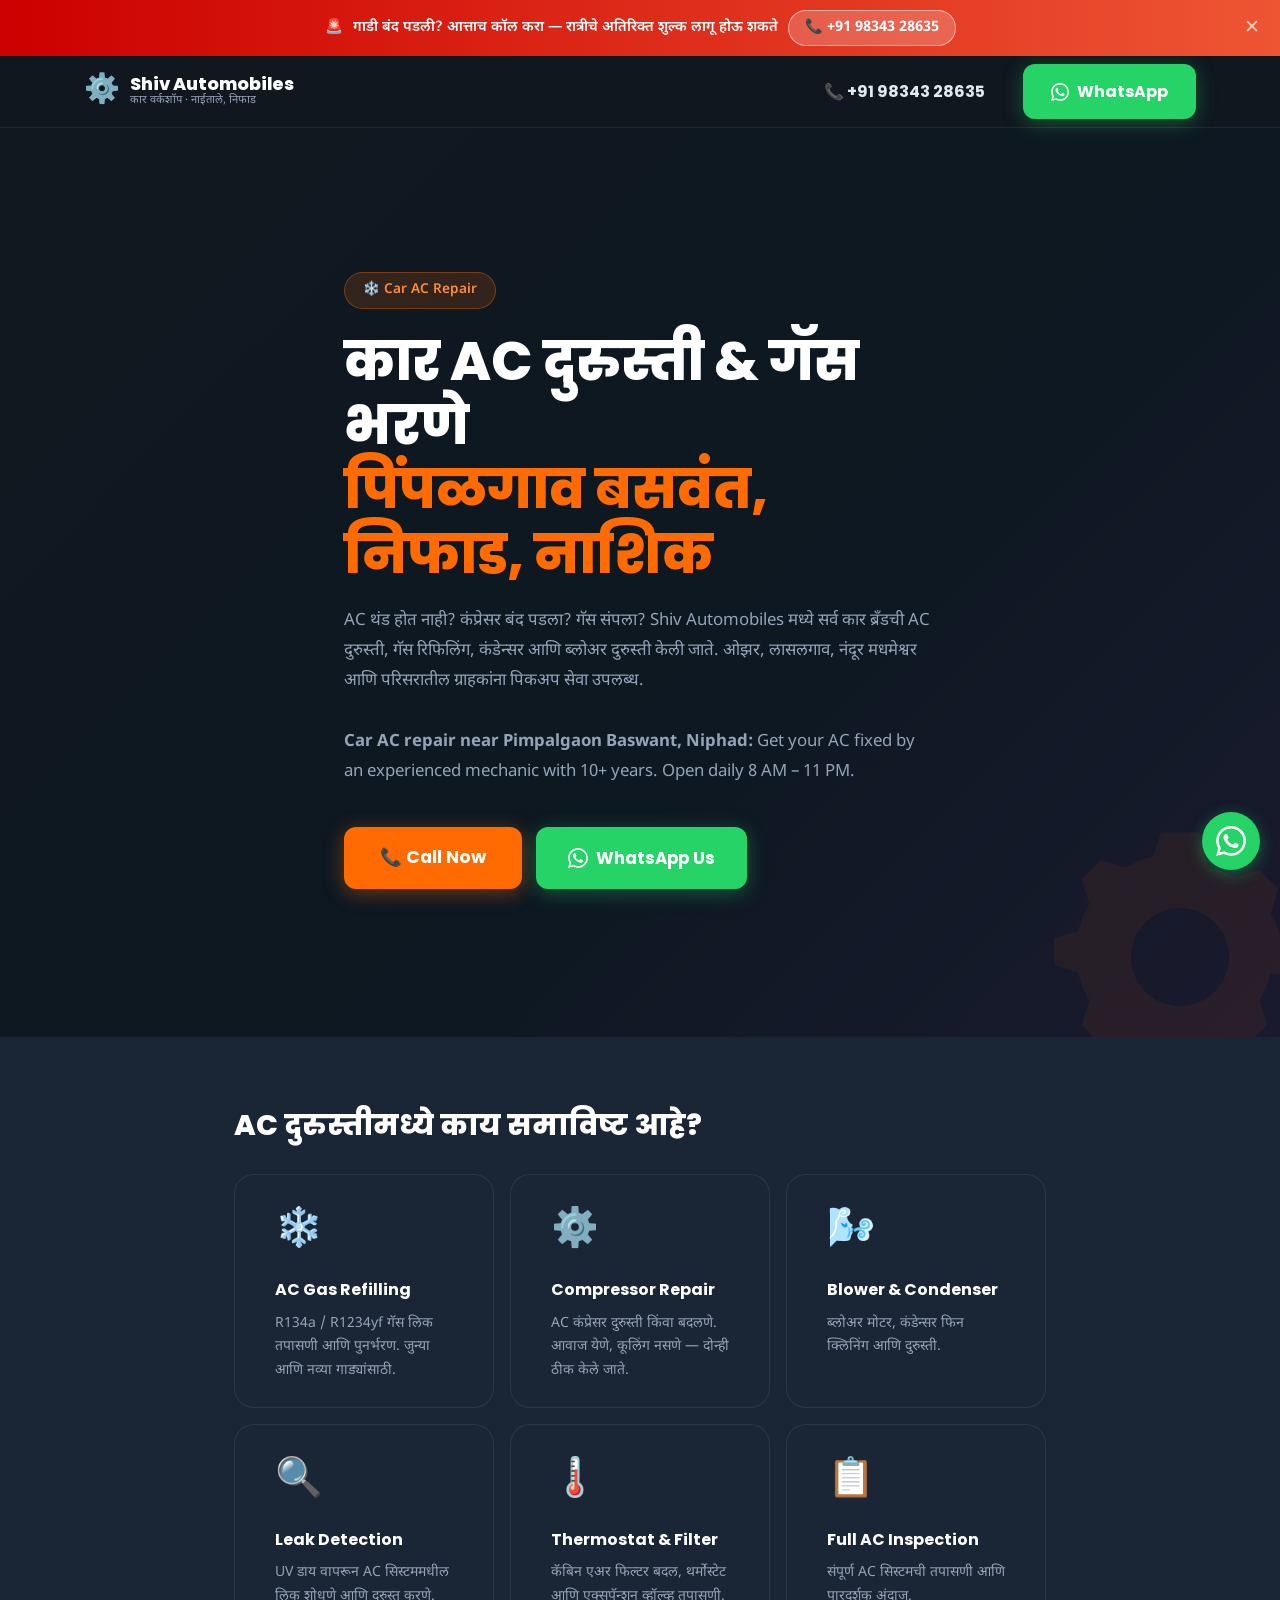
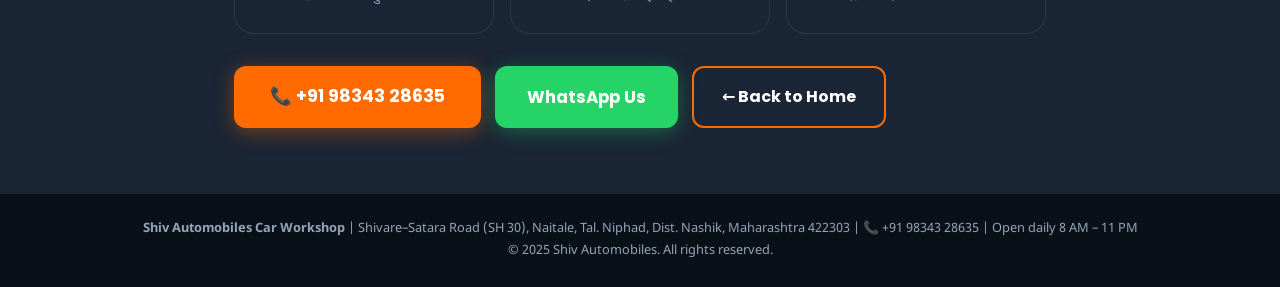
==== car-ac-repair.html @ d1dcf709 "Initial commit: Shiv Automobiles website" ====
<!DOCTYPE html>
<html lang="mr" dir="ltr">
<head>
  <meta charset="UTF-8" />
  <meta name="viewport" content="width=device-width, initial-scale=1.0" />
  <title>Car AC Repair &amp; Gas Filling in Pimpalgaon Baswant, Niphad, Nashik | Shiv Automobiles</title>
  <meta name="description" content="Car AC repair and gas filling in Pimpalgaon Baswant, Niphad, Nashik. AC not cooling? Compressor problem? Call Shiv Automobiles +91 98343 28635. Serving Ozar, Lasalgaon, Nandur Madhmeshwar. Open 8 AM–11 PM." />
  <meta name="robots" content="index, follow" />
  <link rel="canonical" href="https://shivautomobiles.in/car-ac-repair.html" />
  <link rel="preconnect" href="https://fonts.googleapis.com" />
  <link rel="preconnect" href="https://fonts.gstatic.com" crossorigin />
  <link href="https://fonts.googleapis.com/css2?family=Poppins:wght@400;600;700;800&family=Noto+Sans+Devanagari:wght@400;600;700&display=swap" rel="stylesheet" />
  <link rel="stylesheet" href="css/style.css" />
  <link rel="icon" type="image/svg+xml" href="favicon.svg" />

  <script type="application/ld+json">
  {
    "@context": "https://schema.org",
    "@type": "Service",
    "name": "Car AC Repair & Gas Filling – Shiv Automobiles",
    "provider": {
      "@type": "AutoRepair",
      "name": "Shiv Automobiles Car Workshop",
      "telephone": "+919834328635",
      "address": {
        "@type": "PostalAddress",
        "streetAddress": "Shivare–Satara Road, SH 30",
        "addressLocality": "Naitale",
        "addressRegion": "Maharashtra",
        "postalCode": "422303",
        "addressCountry": "IN"
      }
    },
    "areaServed": ["Pimpalgaon Baswant", "Niphad", "Ozar", "Lasalgaon", "Nandur Madhmeshwar", "Nashik"],
    "description": "Car AC repair and gas refilling service – compressor, condenser, blower repair and gas filling for all car brands in Pimpalgaon Baswant, Niphad, Nashik."
  }
  </script>
</head>
<body>
  <div class="emergency-banner" id="emergencyBanner">
    <span>🚨</span>
    <span>गाडी बंद पडली? आत्ताच कॉल करा — रात्रीचे अतिरिक्त शुल्क लागू होऊ शकते</span>
    <a href="tel:+919834328635" class="emergency-btn">📞 +91 98343 28635</a>
    <button class="banner-close" onclick="document.getElementById('emergencyBanner').style.display='none'">✕</button>
  </div>

  <header class="site-header" id="siteHeader">
    <div class="header-inner container">
      <a href="index.html" class="logo-wrap">
        <div class="logo-icon">⚙️</div>
        <div class="logo-text">
          <span class="logo-main">Shiv Automobiles</span>
          <span class="logo-sub">कार वर्कशॉप · नाईताले, निफाड</span>
        </div>
      </a>
      <div class="header-cta" style="margin-left:auto">
        <a href="tel:+919834328635" class="btn btn-phone header-phone">📞 +91 98343 28635</a>
        <a href="https://wa.me/919834328635?text=Hello%20Shiv%20Automobiles%2C%20I%20need%20Car%20AC%20Repair%20for%20my%20%5Bcar%20model%5D" class="btn btn-wa" target="_blank" rel="noopener">
          <svg viewBox="0 0 24 24" fill="currentColor" width="18" height="18"><path d="M17.472 14.382c-.297-.149-1.758-.867-2.03-.967-.273-.099-.471-.148-.67.15-.197.297-.767.966-.94 1.164-.173.199-.347.223-.644.075-.297-.15-1.255-.463-2.39-1.475-.883-.788-1.48-1.761-1.653-2.059-.173-.297-.018-.458.13-.606.134-.133.298-.347.446-.52.149-.174.198-.298.298-.497.099-.198.05-.371-.025-.52-.075-.149-.669-1.612-.916-2.207-.242-.579-.487-.5-.669-.51-.173-.008-.371-.01-.57-.01-.198 0-.52.074-.792.372-.272.297-1.04 1.016-1.04 2.479 0 1.462 1.065 2.875 1.213 3.074.149.198 2.096 3.2 5.077 4.487.709.306 1.262.489 1.694.625.712.227 1.36.195 1.871.118.571-.085 1.758-.719 2.006-1.413.248-.694.248-1.289.173-1.413-.074-.124-.272-.198-.57-.347m-5.421 7.403h-.004a9.87 9.87 0 01-5.031-1.378l-.361-.214-3.741.982.998-3.648-.235-.374a9.86 9.86 0 01-1.51-5.26c.001-5.45 4.436-9.884 9.888-9.884 2.64 0 5.122 1.03 6.988 2.898a9.825 9.825 0 012.893 6.994c-.003 5.45-4.437 9.884-9.885 9.884m8.413-18.297A11.815 11.815 0 0012.05 0C5.495 0 .16 5.335.157 11.892c0 2.096.547 4.142 1.588 5.945L.057 24l6.305-1.654a11.882 11.882 0 005.683 1.448h.005c6.554 0 11.89-5.335 11.893-11.893a11.821 11.821 0 00-3.48-8.413z"/></svg>
          WhatsApp
        </a>
      </div>
    </div>
  </header>

  <section class="hero" style="min-height:420px; padding: 80px 0 60px">
    <div class="hero-bg-gears" aria-hidden="true">
      <svg class="gear gear-1" viewBox="0 0 100 100" fill="none"><path d="M43.3 5.5l-3.1 8.6a35.5 35.5 0 00-9.6 4l-9-2.7-6.7 6.7 2.7 9a35.5 35.5 0 00-4 9.6L5 43.3v9.4l8.6 3.1a35.5 35.5 0 004 9.6l-2.7 9 6.7 6.7 9-2.7a35.5 35.5 0 009.6 4l3.1 8.6h9.4l3.1-8.6a35.5 35.5 0 009.6-4l9 2.7 6.7-6.7-2.7-9a35.5 35.5 0 004-9.6L95 56.7v-9.4l-8.6-3.1a35.5 35.5 0 00-4-9.6l2.7-9-6.7-6.7-9 2.7a35.5 35.5 0 00-9.6-4L56.7 5.5H43.3zm6.7 27a17.5 17.5 0 110 35 17.5 17.5 0 010-35z" fill="currentColor"/></svg>
    </div>
    <div class="hero-content container">
      <div class="hero-badge">❄️ Car AC Repair</div>
      <h1 class="hero-headline">
        <span>कार AC दुरुस्ती &amp; गॅस भरणे</span><br />
        <span class="hero-accent">पिंपळगाव बसवंत, निफाड, नाशिक</span>
      </h1>
      <p class="hero-sub">
        AC थंड होत नाही? कंप्रेसर बंद पडला? गॅस संपला? Shiv Automobiles मध्ये सर्व कार ब्रँडची AC दुरुस्ती, गॅस रिफिलिंग, कंडेन्सर आणि ब्लोअर दुरुस्ती केली जाते. ओझर, लासलगाव, नंदूर मधमेश्वर आणि परिसरातील ग्राहकांना पिकअप सेवा उपलब्ध.
        <br /><br />
        <strong>Car AC repair near Pimpalgaon Baswant, Niphad:</strong> Get your AC fixed by an experienced mechanic with 10+ years. Open daily 8 AM – 11 PM.
      </p>
      <div class="hero-ctas">
        <a href="tel:+919834328635" class="btn btn-primary btn-lg pulse-cta">📞 Call Now</a>
        <a href="https://wa.me/919834328635?text=Hello%20Shiv%20Automobiles%2C%20I%20need%20Car%20AC%20Repair%20for%20my%20%5Bcar%20model%5D" class="btn btn-wa-lg" target="_blank" rel="noopener">
          <svg viewBox="0 0 24 24" fill="currentColor" width="20" height="20"><path d="M17.472 14.382c-.297-.149-1.758-.867-2.03-.967-.273-.099-.471-.148-.67.15-.197.297-.767.966-.94 1.164-.173.199-.347.223-.644.075-.297-.15-1.255-.463-2.39-1.475-.883-.788-1.48-1.761-1.653-2.059-.173-.297-.018-.458.13-.606.134-.133.298-.347.446-.52.149-.174.198-.298.298-.497.099-.198.05-.371-.025-.52-.075-.149-.669-1.612-.916-2.207-.242-.579-.487-.5-.669-.51-.173-.008-.371-.01-.57-.01-.198 0-.52.074-.792.372-.272.297-1.04 1.016-1.04 2.479 0 1.462 1.065 2.875 1.213 3.074.149.198 2.096 3.2 5.077 4.487.709.306 1.262.489 1.694.625.712.227 1.36.195 1.871.118.571-.085 1.758-.719 2.006-1.413.248-.694.248-1.289.173-1.413-.074-.124-.272-.198-.57-.347m-5.421 7.403h-.004a9.87 9.87 0 01-5.031-1.378l-.361-.214-3.741.982.998-3.648-.235-.374a9.86 9.86 0 01-1.51-5.26c.001-5.45 4.436-9.884 9.888-9.884 2.64 0 5.122 1.03 6.988 2.898a9.825 9.825 0 012.893 6.994c-.003 5.45-4.437 9.884-9.885 9.884m8.413-18.297A11.815 11.815 0 0012.05 0C5.495 0 .16 5.335.157 11.892c0 2.096.547 4.142 1.588 5.945L.057 24l6.305-1.654a11.882 11.882 0 005.683 1.448h.005c6.554 0 11.89-5.335 11.893-11.893a11.821 11.821 0 00-3.48-8.413z"/></svg>
          WhatsApp Us
        </a>
      </div>
    </div>
  </section>

  <section class="section-pad" style="background:var(--clr-dark-2)">
    <div class="container" style="max-width:860px">
      <h2 style="font-family:var(--ff-sans);font-size:1.8rem;font-weight:800;color:var(--clr-white);margin-bottom:1.5rem">
        AC दुरुस्तीमध्ये काय समाविष्ट आहे?
      </h2>
      <div style="display:grid;grid-template-columns:repeat(auto-fill,minmax(240px,1fr));gap:1rem;margin-bottom:2rem">
        <div class="why-card"><span class="why-icon">❄️</span><h3>AC Gas Refilling</h3><p>R134a / R1234yf गॅस लिक तपासणी आणि पुनर्भरण. जुन्या आणि नव्या गाड्यांसाठी.</p></div>
        <div class="why-card"><span class="why-icon">⚙️</span><h3>Compressor Repair</h3><p>AC कंप्रेसर दुरुस्ती किंवा बदलणे. आवाज येणे, कूलिंग नसणे — दोन्ही ठीक केले जाते.</p></div>
        <div class="why-card"><span class="why-icon">🌬️</span><h3>Blower & Condenser</h3><p>ब्लोअर मोटर, कंडेन्सर फिन क्लिनिंग आणि दुरुस्ती.</p></div>
        <div class="why-card"><span class="why-icon">🔍</span><h3>Leak Detection</h3><p>UV डाय वापरून AC सिस्टममधील लिक शोधणे आणि दुरुस्त करणे.</p></div>
        <div class="why-card"><span class="why-icon">🌡️</span><h3>Thermostat & Filter</h3><p>कॅबिन एअर फिल्टर बदल, थर्मोस्टेट आणि एक्सपॅन्शन व्हॉल्व्ह तपासणी.</p></div>
        <div class="why-card"><span class="why-icon">📋</span><h3>Full AC Inspection</h3><p>संपूर्ण AC सिस्टमची तपासणी आणि पारदर्शक अंदाज.</p></div>
      </div>
      <div style="display:flex;flex-wrap:wrap;gap:14px">
        <a href="tel:+919834328635" class="btn btn-primary btn-lg">📞 +91 98343 28635</a>
        <a href="https://wa.me/919834328635?text=Hello%20Shiv%20Automobiles%2C%20I%20need%20Car%20AC%20Repair%20for%20my%20%5Bcar%20model%5D" class="btn btn-wa-lg" target="_blank" rel="noopener">WhatsApp Us</a>
        <a href="index.html" class="btn btn-outline">← Back to Home</a>
      </div>
    </div>
  </section>

  <footer class="site-footer-main">
    <div class="footer-bottom">
      <div class="container">
        <p><strong>Shiv Automobiles Car Workshop</strong> | Shivare–Satara Road (SH 30), Naitale, Tal. Niphad, Dist. Nashik, Maharashtra 422303 | 📞 +91 98343 28635 | Open daily 8 AM – 11 PM</p>
        <p>&copy; 2025 Shiv Automobiles. All rights reserved.</p>
      </div>
    </div>
  </footer>

  <a href="https://wa.me/919834328635?text=Hello%20Shiv%20Automobiles%2C%20I%20need%20Car%20AC%20Repair%20for%20my%20%5Bcar%20model%5D" class="wa-float" target="_blank" rel="noopener" aria-label="WhatsApp">
    <svg viewBox="0 0 24 24" fill="currentColor" width="30" height="30"><path d="M17.472 14.382c-.297-.149-1.758-.867-2.03-.967-.273-.099-.471-.148-.67.15-.197.297-.767.966-.94 1.164-.173.199-.347.223-.644.075-.297-.15-1.255-.463-2.39-1.475-.883-.788-1.48-1.761-1.653-2.059-.173-.297-.018-.458.13-.606.134-.133.298-.347.446-.52.149-.174.198-.298.298-.497.099-.198.05-.371-.025-.52-.075-.149-.669-1.612-.916-2.207-.242-.579-.487-.5-.669-.51-.173-.008-.371-.01-.57-.01-.198 0-.52.074-.792.372-.272.297-1.04 1.016-1.04 2.479 0 1.462 1.065 2.875 1.213 3.074.149.198 2.096 3.2 5.077 4.487.709.306 1.262.489 1.694.625.712.227 1.36.195 1.871.118.571-.085 1.758-.719 2.006-1.413.248-.694.248-1.289.173-1.413-.074-.124-.272-.198-.57-.347m-5.421 7.403h-.004a9.87 9.87 0 01-5.031-1.378l-.361-.214-3.741.982.998-3.648-.235-.374a9.86 9.86 0 01-1.51-5.26c.001-5.45 4.436-9.884 9.888-9.884 2.64 0 5.122 1.03 6.988 2.898a9.825 9.825 0 012.893 6.994c-.003 5.45-4.437 9.884-9.885 9.884m8.413-18.297A11.815 11.815 0 0012.05 0C5.495 0 .16 5.335.157 11.892c0 2.096.547 4.142 1.588 5.945L.057 24l6.305-1.654a11.882 11.882 0 005.683 1.448h.005c6.554 0 11.89-5.335 11.893-11.893a11.821 11.821 0 00-3.48-8.413z"/></svg>
  </a>

  <div class="mobile-sticky">
    <a href="tel:+919834328635" class="sticky-btn sticky-call">📞 Call Now</a>
    <a href="https://wa.me/919834328635?text=Hello%20Shiv%20Automobiles%2C%20I%20need%20Car%20AC%20Repair%20for%20my%20%5Bcar%20model%5D" class="sticky-btn sticky-wa" target="_blank" rel="noopener">
      <svg viewBox="0 0 24 24" fill="currentColor" width="20" height="20"><path d="M17.472 14.382c-.297-.149-1.758-.867-2.03-.967-.273-.099-.471-.148-.67.15-.197.297-.767.966-.94 1.164-.173.199-.347.223-.644.075-.297-.15-1.255-.463-2.39-1.475-.883-.788-1.48-1.761-1.653-2.059-.173-.297-.018-.458.13-.606.134-.133.298-.347.446-.52.149-.174.198-.298.298-.497.099-.198.05-.371-.025-.52-.075-.149-.669-1.612-.916-2.207-.242-.579-.487-.5-.669-.51-.173-.008-.371-.01-.57-.01-.198 0-.52.074-.792.372-.272.297-1.04 1.016-1.04 2.479 0 1.462 1.065 2.875 1.213 3.074.149.198 2.096 3.2 5.077 4.487.709.306 1.262.489 1.694.625.712.227 1.36.195 1.871.118.571-.085 1.758-.719 2.006-1.413.248-.694.248-1.289.173-1.413-.074-.124-.272-.198-.57-.347m-5.421 7.403h-.004a9.87 9.87 0 01-5.031-1.378l-.361-.214-3.741.982.998-3.648-.235-.374a9.86 9.86 0 01-1.51-5.26c.001-5.45 4.436-9.884 9.888-9.884 2.64 0 5.122 1.03 6.988 2.898a9.825 9.825 0 012.893 6.994c-.003 5.45-4.437 9.884-9.885 9.884m8.413-18.297A11.815 11.815 0 0012.05 0C5.495 0 .16 5.335.157 11.892c0 2.096.547 4.142 1.588 5.945L.057 24l6.305-1.654a11.882 11.882 0 005.683 1.448h.005c6.554 0 11.89-5.335 11.893-11.893a11.821 11.821 0 00-3.48-8.413z"/></svg>
      WhatsApp
    </a>
  </div>
  <script>
    window.addEventListener('scroll', () => {
      document.getElementById('siteHeader').classList.toggle('scrolled', window.scrollY > 60);
    }, { passive: true });
  </script>
</body>
</html>
---- css/style.css ----
/* ============================================================
   SHIV AUTOMOBILES – Main Stylesheet
   Design: Charcoal/near-black base, orange accent, white sections
   Mobile-first, performance-optimised
   ============================================================ */

/* ===== CRITICAL CSS: TOKENS ===== */
:root {
  /* Colours */
  --clr-dark:    #111820;   /* near-black base */
  --clr-dark-2:  #1a2535;   /* section alternate */
  --clr-dark-3:  #243045;   /* card backgrounds */
  --clr-orange:  #FF6B00;   /* primary accent */
  --clr-orange-d:#e05e00;   /* hover state */
  --clr-orange-l:#FF8C38;   /* lighter tint */
  --clr-wa:      #25D366;   /* WhatsApp green */
  --clr-wa-d:    #1eba57;
  --clr-white:   #ffffff;
  --clr-off-white:#f5f6fa;
  --clr-text:    #e2e8f0;
  --clr-text-muted: #94a3b8;
  --clr-border:  rgba(255,255,255,0.08);

  /* Typography */
  --ff-sans: 'Poppins', 'Inter', system-ui, sans-serif;
  --ff-devanagari: 'Noto Sans Devanagari', 'Poppins', sans-serif;

  /* Spacing */
  --sp-xs: 0.5rem;
  --sp-sm: 1rem;
  --sp-md: 1.5rem;
  --sp-lg: 2.5rem;
  --sp-xl: 4rem;

  /* Misc */
  --radius:  12px;
  --radius-lg: 20px;
  --shadow:  0 4px 24px rgba(0,0,0,0.35);
  --shadow-sm: 0 2px 10px rgba(0,0,0,0.2);
  --transition: 0.25s ease;
  --header-h: 72px;
}

/* ===== RESET / BASE ===== */
*, *::before, *::after { box-sizing: border-box; margin: 0; padding: 0; }

html {
  scroll-behavior: smooth;
  font-size: 16px;
}

body {
  font-family: var(--ff-devanagari);
  background: var(--clr-dark);
  color: var(--clr-text);
  line-height: 1.7;
  overflow-x: hidden;
  /* Bottom padding for mobile sticky bar */
  padding-bottom: 72px;
}

@media (min-width: 768px) { body { padding-bottom: 0; } }

img {
  max-width: 100%;
  height: auto;
  display: block;
}

a { color: inherit; text-decoration: none; }
ul { list-style: none; }
button { cursor: pointer; font-family: inherit; }

/* ===== PREFERS-REDUCED-MOTION ===== */
@media (prefers-reduced-motion: reduce) {
  *, *::before, *::after {
    animation-duration: 0.01ms !important;
    animation-iteration-count: 1 !important;
    transition-duration: 0.01ms !important;
  }
  html { scroll-behavior: auto; }
}

/* ===== UTILITY ===== */
.container {
  width: 100%;
  max-width: 1160px;
  margin: 0 auto;
  padding: 0 var(--sp-md);
}

.section-pad    { padding: var(--sp-xl) 0; }
.section-pad-sm { padding: var(--sp-lg) 0; }

.section-header {
  text-align: center;
  margin-bottom: var(--sp-lg);
}
.section-tag {
  display: inline-block;
  background: rgba(255,107,0,0.15);
  color: var(--clr-orange);
  border: 1px solid rgba(255,107,0,0.3);
  padding: 4px 16px;
  border-radius: 99px;
  font-size: 0.8rem;
  font-weight: 600;
  letter-spacing: 0.06em;
  text-transform: uppercase;
  margin-bottom: 0.75rem;
}
.section-header h2 {
  font-family: var(--ff-sans);
  font-size: clamp(1.6rem, 4vw, 2.4rem);
  font-weight: 800;
  color: var(--clr-white);
  line-height: 1.25;
  margin-bottom: 0.5rem;
}
.section-header p {
  color: var(--clr-text-muted);
  font-size: 1.05rem;
  max-width: 560px;
  margin: 0 auto;
}
.section-cta {
  display: flex;
  justify-content: center;
  margin-top: var(--sp-lg);
}

/* ===== BUTTONS ===== */
.btn {
  display: inline-flex;
  align-items: center;
  gap: 8px;
  padding: 14px 28px;
  border-radius: var(--radius);
  font-family: var(--ff-sans);
  font-weight: 700;
  font-size: 1rem;
  transition: transform var(--transition), background var(--transition), box-shadow var(--transition);
  border: none;
  cursor: pointer;
  white-space: nowrap;
  min-height: 52px; /* tap target */
  text-decoration: none;
}
.btn:active { transform: scale(0.97); }

.btn-primary {
  background: var(--clr-orange);
  color: var(--clr-white);
  box-shadow: 0 4px 20px rgba(255,107,0,0.4);
}
.btn-primary:hover { background: var(--clr-orange-d); transform: translateY(-2px); box-shadow: 0 6px 28px rgba(255,107,0,0.55); }

.btn-wa, .btn-wa-lg {
  background: var(--clr-wa);
  color: var(--clr-white);
  box-shadow: 0 4px 20px rgba(37,211,102,0.35);
}
.btn-wa:hover, .btn-wa-lg:hover { background: var(--clr-wa-d); transform: translateY(-2px); box-shadow: 0 6px 28px rgba(37,211,102,0.5); }

.btn-wa-lg { padding: 14px 32px; font-size: 1.05rem; }

.btn-phone { gap: 6px; }

.btn-outline {
  background: transparent;
  color: var(--clr-white);
  border: 2px solid var(--clr-orange);
  padding: 12px 28px;
}
.btn-outline:hover { background: var(--clr-orange); }

.btn-lg { padding: 16px 36px; font-size: 1.1rem; }
.btn-full { width: 100%; justify-content: center; }

/* Pulsing CTA */
@keyframes pulseCTA {
  0%, 100% { box-shadow: 0 4px 20px rgba(255,107,0,0.4); }
  50%       { box-shadow: 0 4px 32px rgba(255,107,0,0.75); }
}
.pulse-cta { animation: pulseCTA 2.5s ease-in-out infinite; }

/* ===== EMERGENCY BANNER ===== */
.emergency-banner {
  position: relative;
  background: linear-gradient(90deg, #c00, #e53, #c00);
  background-size: 200%;
  animation: bannerShift 4s linear infinite;
  color: var(--clr-white);
  text-align: center;
  padding: 10px var(--sp-md);
  font-size: 0.9rem;
  font-weight: 600;
  display: flex;
  flex-wrap: wrap;
  align-items: center;
  justify-content: center;
  gap: 10px;
  z-index: 999;
  min-height: 48px;
}
@keyframes bannerShift {
  0%   { background-position: 0% 50%; }
  100% { background-position: 200% 50%; }
}
.emergency-icon { font-size: 1.2rem; }
.emergency-btn {
  background: rgba(255,255,255,0.2);
  border: 1px solid rgba(255,255,255,0.5);
  padding: 4px 16px;
  border-radius: 99px;
  font-weight: 700;
  white-space: nowrap;
  min-height: 36px;
  display: inline-flex;
  align-items: center;
  transition: background var(--transition);
}
.emergency-btn:hover { background: rgba(255,255,255,0.35); }
.banner-close {
  position: absolute;
  right: 12px;
  top: 50%;
  transform: translateY(-50%);
  background: none;
  border: none;
  color: rgba(255,255,255,0.7);
  font-size: 1.2rem;
  padding: 4px 8px;
  min-height: 36px;
}

/* ===== HEADER ===== */
.site-header {
  position: sticky;
  top: 0;
  z-index: 900;
  background: rgba(17, 24, 32, 0.95);
  backdrop-filter: blur(12px);
  -webkit-backdrop-filter: blur(12px);
  border-bottom: 1px solid var(--clr-border);
  height: var(--header-h);
  display: flex;
  align-items: center;
  transition: box-shadow var(--transition);
}
.site-header.scrolled { box-shadow: 0 4px 20px rgba(0,0,0,0.5); }

.header-inner {
  display: flex;
  align-items: center;
  gap: var(--sp-md);
  width: 100%;
}

.logo-wrap {
  display: flex;
  align-items: center;
  gap: 10px;
  flex-shrink: 0;
  text-decoration: none;
}
.logo-icon { font-size: 1.8rem; line-height: 1; }
.logo-text { display: flex; flex-direction: column; }
.logo-main {
  font-family: var(--ff-sans);
  font-weight: 800;
  font-size: 1.1rem;
  color: var(--clr-white);
  line-height: 1.1;
}
.logo-sub {
  font-size: 0.7rem;
  color: var(--clr-text-muted);
  line-height: 1.2;
}

.header-nav {
  display: none;
  gap: var(--sp-md);
  margin-left: auto;
}
@media (min-width: 1024px) {
  .header-nav {
    display: flex;
    align-items: center;
  }
  .header-nav a {
    font-family: var(--ff-sans);
    font-size: 0.9rem;
    font-weight: 600;
    color: var(--clr-text-muted);
    transition: color var(--transition);
    padding: 4px 0;
    position: relative;
  }
  .header-nav a::after {
    content: '';
    position: absolute;
    bottom: -2px; left: 0; right: 0;
    height: 2px;
    background: var(--clr-orange);
    transform: scaleX(0);
    transition: transform var(--transition);
  }
  .header-nav a:hover { color: var(--clr-white); }
  .header-nav a:hover::after { transform: scaleX(1); }
}

.header-cta {
  display: flex;
  align-items: center;
  gap: 10px;
  margin-left: auto;
}

/* Language toggle */
.lang-toggle {
  display: flex;
  gap: 2px;
  background: rgba(255,255,255,0.06);
  border-radius: 8px;
  padding: 3px;
}
.lang-btn {
  background: none;
  border: none;
  color: var(--clr-text-muted);
  font-size: 0.78rem;
  font-weight: 600;
  padding: 4px 10px;
  border-radius: 6px;
  transition: background var(--transition), color var(--transition);
  min-height: 32px;
}
.lang-btn.active, .lang-btn:hover {
  background: var(--clr-orange);
  color: var(--clr-white);
}

/* Hide phone on mobile header */
.header-phone { display: none; }
@media (min-width: 768px) { .header-phone { display: inline-flex; } }

/* ===== HERO ===== */
.hero {
  position: relative;
  min-height: clamp(520px, 85vh, 780px);
  display: flex;
  align-items: center;
  overflow: hidden;
  background: linear-gradient(135deg, var(--clr-dark) 0%, #0d1822 60%, #1a1a2e 100%);
}

/* Animated gears */
.hero-bg-gears {
  position: absolute;
  inset: 0;
  pointer-events: none;
  overflow: hidden;
}
.gear {
  position: absolute;
  color: rgba(255,107,0,0.07);
  animation: rotateCW 24s linear infinite;
}
.gear-1 { width: 280px; height: 280px; bottom: -60px; right: -40px; }
.gear-2 { width: 180px; height: 180px; top: 40px; right: 200px; animation-direction: reverse; animation-duration: 18s; }
.wrench-anim {
  position: absolute;
  color: rgba(255,107,0,0.05);
  width: 200px; height: 200px;
  top: -20px; left: 60px;
  animation: wrenchRock 6s ease-in-out infinite;
}
@keyframes rotateCW  { from { transform: rotate(0deg); } to { transform: rotate(360deg); } }
@keyframes wrenchRock {
  0%, 100% { transform: rotate(-10deg); }
  50%       { transform: rotate(10deg); }
}

.hero-content {
  position: relative;
  z-index: 2;
  max-width: 640px;
  padding: var(--sp-xl) var(--sp-md);
}
.hero-badge {
  display: inline-flex;
  align-items: center;
  gap: 8px;
  background: rgba(255,107,0,0.15);
  border: 1px solid rgba(255,107,0,0.35);
  color: var(--clr-orange-l);
  border-radius: 99px;
  padding: 6px 18px;
  font-size: 0.85rem;
  font-weight: 600;
  margin-bottom: 1.25rem;
}
.hero-headline {
  font-family: var(--ff-sans);
  font-size: clamp(2rem, 6vw, 3.4rem);
  font-weight: 800;
  color: var(--clr-white);
  line-height: 1.18;
  margin-bottom: 1.25rem;
}
.hero-accent {
  color: var(--clr-orange);
  display: block;
}
.hero-sub {
  font-size: 1.05rem;
  color: var(--clr-text-muted);
  margin-bottom: var(--sp-lg);
  line-height: 1.8;
}
.hero-ctas {
  display: flex;
  flex-wrap: wrap;
  gap: 14px;
  margin-bottom: var(--sp-md);
}
.hero-address {
  font-size: 0.85rem;
  color: var(--clr-text-muted);
}

/* Hero image */
.hero-img-wrap {
  position: absolute;
  right: 0; top: 0; bottom: 0;
  width: 46%;
  z-index: 1;
}
@media (max-width: 900px) { .hero-img-wrap { display: none; } }
.hero-img {
  width: 100%; height: 100%;
  object-fit: cover;
  object-position: center;
}
.hero-img-overlay {
  position: absolute;
  inset: 0;
  background: linear-gradient(90deg, var(--clr-dark) 0%, transparent 40%);
}

/* Placeholder for missing images */
img:not([src]), img[src=""], img[src*="placeholder"],
img:is([src$=".webp"]):not([complete]) {
  background: var(--clr-dark-3);
  min-height: 200px;
}

/* ===== TRUST STRIP ===== */
.trust-strip {
  background: var(--clr-dark-2);
  border-top: 1px solid var(--clr-border);
  border-bottom: 1px solid var(--clr-border);
  padding: var(--sp-lg) 0;
}
.trust-inner {
  display: grid;
  grid-template-columns: repeat(auto-fit, minmax(160px, 1fr));
  gap: var(--sp-md);
}
.trust-item {
  display: flex;
  align-items: flex-start;
  gap: 12px;
}
.trust-icon { font-size: 1.8rem; flex-shrink: 0; }
.trust-item strong {
  display: block;
  font-family: var(--ff-sans);
  font-weight: 700;
  font-size: 0.95rem;
  color: var(--clr-white);
  line-height: 1.3;
}
.trust-item span {
  font-size: 0.8rem;
  color: var(--clr-text-muted);
}

/* ===== SERVICES ===== */
.services-section { background: var(--clr-dark); }

.services-grid {
  display: grid;
  grid-template-columns: repeat(auto-fill, minmax(280px, 1fr));
  gap: var(--sp-md);
}

/* Service card – built by JS */
.service-card {
  background: var(--clr-dark-2);
  border: 1px solid var(--clr-border);
  border-radius: var(--radius-lg);
  padding: var(--sp-md) var(--sp-lg);
  display: flex;
  flex-direction: column;
  gap: 12px;
  transition: transform var(--transition), border-color var(--transition), box-shadow var(--transition);
  position: relative;
  overflow: hidden;
}
.service-card::before {
  content: '';
  position: absolute;
  top: 0; left: 0; right: 0;
  height: 3px;
  background: var(--clr-orange);
  transform: scaleX(0);
  transform-origin: left;
  transition: transform 0.35s ease;
}
.service-card:hover {
  transform: translateY(-4px);
  border-color: rgba(255,107,0,0.3);
  box-shadow: 0 8px 32px rgba(0,0,0,0.4);
}
.service-card:hover::before { transform: scaleX(1); }

.sc-icon {
  font-size: 2.2rem;
  transition: transform var(--transition);
}
.service-card:hover .sc-icon { transform: scale(1.15) rotate(-5deg); }

.sc-title {
  font-family: var(--ff-sans);
  font-weight: 700;
  font-size: 1.05rem;
  color: var(--clr-white);
}
.sc-desc {
  font-size: 0.875rem;
  color: var(--clr-text-muted);
  flex: 1;
}
.sc-cta {
  display: inline-flex;
  align-items: center;
  gap: 8px;
  background: rgba(37,211,102,0.1);
  color: var(--clr-wa);
  border: 1px solid rgba(37,211,102,0.3);
  padding: 8px 16px;
  border-radius: 8px;
  font-size: 0.85rem;
  font-weight: 600;
  transition: background var(--transition), transform var(--transition);
  align-self: flex-start;
  min-height: 44px;
}
.sc-cta:hover { background: var(--clr-wa); color: var(--clr-white); transform: translateX(4px); }

/* ===== HOW IT WORKS ===== */
.how-it-works {
  background: var(--clr-dark-2);
  position: relative;
  overflow: hidden;
}

.hiw-track-wrap { position: relative; }

.hiw-track {
  position: relative;
  height: 48px;
  margin: 0 -20px var(--sp-lg);
  overflow: visible;
}
.hiw-line {
  position: absolute;
  top: 50%;
  left: 0; right: 0;
  height: 3px;
  background: linear-gradient(90deg, transparent, var(--clr-orange), transparent);
  transform: translateY(-50%);
  border-radius: 2px;
}
.hiw-car {
  position: absolute;
  top: 50%;
  transform: translateY(-50%);
  left: -80px; /* starts off screen */
  transition: left 0.8s cubic-bezier(0.25, 0.46, 0.45, 0.94);
  z-index: 5;
  filter: drop-shadow(0 4px 8px rgba(255,107,0,0.5));
}

.hiw-steps {
  display: grid;
  grid-template-columns: repeat(auto-fill, minmax(180px, 1fr));
  gap: var(--sp-md);
}
.hiw-step {
  background: rgba(255,255,255,0.03);
  border: 1px solid var(--clr-border);
  border-radius: var(--radius);
  padding: var(--sp-md);
  text-align: center;
  position: relative;
}
.hiw-step-num {
  position: absolute;
  top: -14px; left: 50%;
  transform: translateX(-50%);
  background: var(--clr-orange);
  color: var(--clr-white);
  font-family: var(--ff-sans);
  font-weight: 800;
  width: 28px; height: 28px;
  border-radius: 50%;
  display: flex;
  align-items: center;
  justify-content: center;
  font-size: 0.85rem;
}
.hiw-step-icon { font-size: 2rem; margin: 12px 0 8px; }
.hiw-step h3 {
  font-family: var(--ff-sans);
  font-size: 0.95rem;
  font-weight: 700;
  color: var(--clr-white);
  margin-bottom: 6px;
}
.hiw-step p { font-size: 0.8rem; color: var(--clr-text-muted); }

/* ===== WHY US ===== */
.why-us { background: var(--clr-dark); }
.why-grid {
  display: grid;
  grid-template-columns: repeat(auto-fill, minmax(260px, 1fr));
  gap: var(--sp-md);
}
.why-card {
  background: var(--clr-dark-2);
  border: 1px solid var(--clr-border);
  border-radius: var(--radius-lg);
  padding: var(--sp-md) var(--sp-lg);
  transition: transform var(--transition), border-color var(--transition);
}
.why-card:hover { transform: translateY(-3px); border-color: rgba(255,107,0,0.3); }
.why-icon { font-size: 2.4rem; display: block; margin-bottom: 12px; }
.why-card h3 {
  font-family: var(--ff-sans);
  font-weight: 700;
  font-size: 1rem;
  color: var(--clr-white);
  margin-bottom: 8px;
}
.why-card p { font-size: 0.875rem; color: var(--clr-text-muted); }

/* ===== BRANDS ===== */
.brands-section { background: var(--clr-dark-2); }
.brands-wrap {
  display: flex;
  flex-wrap: wrap;
  gap: 10px;
  justify-content: center;
}
.brand-chip {
  background: rgba(255,255,255,0.05);
  border: 1px solid var(--clr-border);
  color: var(--clr-text-muted);
  padding: 6px 18px;
  border-radius: 99px;
  font-size: 0.88rem;
  font-weight: 600;
  font-family: var(--ff-sans);
  transition: background var(--transition), color var(--transition), border-color var(--transition);
  cursor: default;
}
.brand-chip:hover {
  background: rgba(255,107,0,0.1);
  border-color: rgba(255,107,0,0.4);
  color: var(--clr-orange-l);
}

/* ===== GALLERY ===== */
.gallery-section { background: var(--clr-dark); }
.gallery-grid {
  display: grid;
  grid-template-columns: repeat(auto-fill, minmax(260px, 1fr));
  gap: 12px;
}
.gallery-item {
  position: relative;
  border-radius: var(--radius);
  overflow: hidden;
  cursor: pointer;
  aspect-ratio: 4/3;
  background: var(--clr-dark-3);
}
.gallery-item img {
  width: 100%;
  height: 100%;
  object-fit: cover;
  transition: transform 0.4s ease;
}
.gallery-item:hover img { transform: scale(1.06); }
.gallery-overlay {
  position: absolute;
  inset: 0;
  background: rgba(0,0,0,0.35);
  display: flex;
  align-items: center;
  justify-content: center;
  opacity: 0;
  transition: opacity var(--transition);
  font-size: 2rem;
}
.gallery-item:hover .gallery-overlay { opacity: 1; }
.gallery-note {
  text-align: center;
  margin-top: var(--sp-md);
  font-size: 0.82rem;
  color: var(--clr-text-muted);
  font-style: italic;
}

/* Lightbox */
.lightbox {
  display: none;
  position: fixed;
  inset: 0;
  z-index: 9999;
  background: rgba(0,0,0,0.92);
  align-items: center;
  justify-content: center;
  padding: var(--sp-md);
}
.lightbox.open { display: flex; }
.lightbox img {
  max-width: min(900px, 90vw);
  max-height: 85vh;
  border-radius: var(--radius);
  object-fit: contain;
}
.lb-close, .lb-prev, .lb-next {
  position: absolute;
  background: rgba(255,255,255,0.1);
  border: none;
  color: var(--clr-white);
  font-size: 1.6rem;
  border-radius: 50%;
  width: 52px; height: 52px;
  display: flex;
  align-items: center;
  justify-content: center;
  transition: background var(--transition);
}
.lb-close:hover, .lb-prev:hover, .lb-next:hover { background: rgba(255,107,0,0.7); }
.lb-close { top: 20px; right: 20px; }
.lb-prev  { left:  20px; top: 50%; transform: translateY(-50%); }
.lb-next  { right: 20px; top: 50%; transform: translateY(-50%); }

/* ===== BOOK FORM ===== */
.book-section { background: var(--clr-dark-2); }
.book-form {
  max-width: 640px;
  margin: 0 auto;
  background: var(--clr-dark-3);
  border: 1px solid var(--clr-border);
  border-radius: var(--radius-lg);
  padding: var(--sp-lg);
  display: flex;
  flex-direction: column;
  gap: var(--sp-md);
}
.form-row {
  display: grid;
  grid-template-columns: 1fr 1fr;
  gap: var(--sp-md);
}
@media (max-width: 560px) { .form-row { grid-template-columns: 1fr; } }
.form-group {
  display: flex;
  flex-direction: column;
  gap: 6px;
}
.form-group label {
  font-size: 0.85rem;
  font-weight: 600;
  color: var(--clr-text-muted);
}
.form-group input {
  background: rgba(255,255,255,0.05);
  border: 1px solid var(--clr-border);
  border-radius: 8px;
  color: var(--clr-white);
  padding: 12px 16px;
  font-size: 0.95rem;
  font-family: inherit;
  transition: border-color var(--transition);
  min-height: 48px;
}
.form-group input:focus {
  outline: none;
  border-color: var(--clr-orange);
}
.form-group input::placeholder { color: rgba(255,255,255,0.25); }
.radio-group { display: flex; flex-wrap: wrap; gap: 16px; }
.radio-label {
  display: flex;
  align-items: center;
  gap: 8px;
  font-size: 0.9rem;
  cursor: pointer;
  min-height: 44px;
}
.radio-label input[type="radio"] { accent-color: var(--clr-orange); width: 18px; height: 18px; }

/* ===== REVIEWS ===== */
.reviews-section { background: var(--clr-dark); }
.reviews-grid {
  display: grid;
  grid-template-columns: repeat(auto-fill, minmax(300px, 1fr));
  gap: var(--sp-md);
}
.review-card {
  background: var(--clr-dark-2);
  border: 1px solid var(--clr-border);
  border-radius: var(--radius-lg);
  padding: var(--sp-md) var(--sp-lg);
  display: flex;
  flex-direction: column;
  gap: 12px;
}
.review-stars { color: #FBBF24; font-size: 1.1rem; letter-spacing: 2px; }
.review-text { font-size: 0.9rem; color: var(--clr-text); line-height: 1.75; font-style: italic; }
.review-meta { font-size: 0.82rem; color: var(--clr-text-muted); }
.review-meta strong { color: var(--clr-white); }

/* ===== FAQ ===== */
.faq-section { background: var(--clr-dark-2); }
.faq-list {
  max-width: 760px;
  margin: 0 auto;
  display: flex;
  flex-direction: column;
  gap: 10px;
}
.faq-item {
  background: var(--clr-dark-3);
  border: 1px solid var(--clr-border);
  border-radius: var(--radius);
  overflow: hidden;
}
.faq-q {
  padding: var(--sp-md) var(--sp-lg);
  cursor: pointer;
  display: flex;
  align-items: center;
  justify-content: space-between;
  gap: 12px;
  font-family: var(--ff-sans);
  font-weight: 700;
  font-size: 0.95rem;
  color: var(--clr-white);
  user-select: none;
  min-height: 60px;
  transition: background var(--transition);
}
.faq-q:hover { background: rgba(255,107,0,0.05); }
.faq-q .faq-arrow {
  flex-shrink: 0;
  width: 24px; height: 24px;
  border-radius: 50%;
  background: rgba(255,255,255,0.06);
  display: flex;
  align-items: center;
  justify-content: center;
  font-size: 0.9rem;
  transition: transform var(--transition), background var(--transition);
}
.faq-item.open .faq-arrow { transform: rotate(180deg); background: var(--clr-orange); }
.faq-a {
  max-height: 0;
  overflow: hidden;
  transition: max-height 0.4s ease, padding var(--transition);
  padding: 0 var(--sp-lg);
}
.faq-a p { padding-bottom: var(--sp-md); font-size: 0.9rem; color: var(--clr-text-muted); line-height: 1.8; }
.faq-item.open .faq-a { max-height: 400px; }
.faq-lang-toggle { font-size: 0.75rem; color: var(--clr-orange); cursor: pointer; margin-left: 8px; }

/* ===== FIND US ===== */
.find-us { background: var(--clr-dark); }
.find-us-inner {
  display: grid;
  grid-template-columns: 1fr 1fr;
  gap: var(--sp-xl);
  align-items: start;
}
@media (max-width: 860px) {
  .find-us-inner { grid-template-columns: 1fr; }
}
.info-block {
  display: flex;
  gap: 14px;
  margin-bottom: var(--sp-md);
}
.info-icon { font-size: 1.4rem; flex-shrink: 0; }
.info-block strong {
  display: block;
  font-family: var(--ff-sans);
  font-weight: 700;
  font-size: 0.9rem;
  color: var(--clr-orange);
  margin-bottom: 4px;
}
.info-block p { font-size: 0.88rem; color: var(--clr-text-muted); line-height: 1.75; }
.info-block a { color: var(--clr-wa); }
.find-us-btns { display: flex; flex-wrap: wrap; gap: 12px; margin-top: var(--sp-md); }

/* ===== CTA BAND ===== */
.cta-band {
  background: linear-gradient(135deg, #0d1822 0%, #1a1028 50%, #0d1822 100%);
  border-top: 2px solid rgba(255,107,0,0.2);
}
.cta-band-inner {
  display: flex;
  flex-wrap: wrap;
  align-items: center;
  justify-content: space-between;
  gap: var(--sp-lg);
}
.cta-band-text h2 {
  font-family: var(--ff-sans);
  font-size: clamp(1.5rem, 4vw, 2.2rem);
  font-weight: 800;
  color: var(--clr-white);
  margin-bottom: 8px;
}
.cta-band-text p { font-size: 1rem; color: var(--clr-text-muted); }
.cta-band-btns { display: flex; flex-wrap: wrap; gap: 14px; }

/* ===== FOOTER ===== */
.site-footer-main {
  background: #0a1018;
  border-top: 1px solid var(--clr-border);
}
.footer-inner {
  display: grid;
  grid-template-columns: 2fr 1fr 1fr 1fr;
  gap: var(--sp-lg);
  padding: var(--sp-xl) var(--sp-md);
}
@media (max-width: 860px) {
  .footer-inner { grid-template-columns: 1fr 1fr; }
}
@media (max-width: 560px) {
  .footer-inner { grid-template-columns: 1fr; }
}
.footer-brand .logo-wrap { margin-bottom: var(--sp-sm); }
.footer-tagline { font-size: 0.85rem; color: var(--clr-text-muted); line-height: 1.75; margin-top: var(--sp-sm); }
.footer-col h3 {
  font-family: var(--ff-sans);
  font-weight: 700;
  font-size: 0.9rem;
  color: var(--clr-white);
  text-transform: uppercase;
  letter-spacing: 0.05em;
  margin-bottom: var(--sp-sm);
}
.footer-col p { font-size: 0.85rem; color: var(--clr-text-muted); margin-bottom: 6px; }
.footer-col a { color: var(--clr-wa); transition: color var(--transition); }
.footer-col a:hover { color: var(--clr-white); }
.footer-links { display: flex; flex-direction: column; gap: 6px; }
.footer-links li { font-size: 0.85rem; color: var(--clr-text-muted); }
.footer-links a { color: var(--clr-text-muted); transition: color var(--transition); }
.footer-links a:hover { color: var(--clr-orange); }
.footer-bottom {
  border-top: 1px solid var(--clr-border);
  padding: var(--sp-md);
  text-align: center;
  font-size: 0.8rem;
  color: var(--clr-text-muted);
  line-height: 1.75;
}

/* ===== FLOATING WA ===== */
@keyframes waPulse {
  0%, 100% { box-shadow: 0 0 0 0 rgba(37,211,102,0.5); }
  60%       { box-shadow: 0 0 0 14px rgba(37,211,102,0); }
}
.wa-float {
  position: fixed;
  bottom: 90px;
  right: 20px;
  z-index: 800;
  background: var(--clr-wa);
  color: var(--clr-white);
  width: 58px; height: 58px;
  border-radius: 50%;
  display: flex;
  align-items: center;
  justify-content: center;
  box-shadow: 0 4px 16px rgba(37,211,102,0.4);
  animation: waPulse 2.5s ease-in-out infinite;
  transition: transform var(--transition);
}
.wa-float:hover { transform: scale(1.1); }
.wa-float-tooltip {
  position: absolute;
  right: 68px;
  background: var(--clr-wa);
  color: var(--clr-white);
  padding: 6px 14px;
  border-radius: 8px;
  font-size: 0.82rem;
  font-weight: 600;
  white-space: nowrap;
  pointer-events: none;
  opacity: 0;
  transform: translateX(8px);
  transition: opacity var(--transition), transform var(--transition);
}
.wa-float:hover .wa-float-tooltip { opacity: 1; transform: translateX(0); }

@media (min-width: 768px) { .wa-float { bottom: 30px; } }

/* ===== MOBILE STICKY ===== */
.mobile-sticky {
  position: fixed;
  bottom: 0; left: 0; right: 0;
  z-index: 850;
  display: flex;
  height: 64px;
  box-shadow: 0 -4px 20px rgba(0,0,0,0.5);
}
.sticky-btn {
  flex: 1;
  display: flex;
  align-items: center;
  justify-content: center;
  gap: 8px;
  font-family: var(--ff-sans);
  font-size: 1rem;
  font-weight: 700;
  color: var(--clr-white);
  border: none;
  cursor: pointer;
  text-decoration: none;
  transition: filter var(--transition);
}
.sticky-btn:active { filter: brightness(0.85); }
.sticky-call { background: var(--clr-orange); }
.sticky-wa   { background: var(--clr-wa); }
@media (min-width: 768px) { .mobile-sticky { display: none; } }

/* ===== SCROLL REVEAL ANIMATIONS ===== */
.reveal-up {
  opacity: 0;
  transform: translateY(28px);
  transition: opacity 0.65s ease, transform 0.65s ease;
}
.reveal-up.visible {
  opacity: 1;
  transform: translateY(0);
}

/* Stagger delays */
.delay-1 { transition-delay: 0.1s; }
.delay-2 { transition-delay: 0.2s; }
.delay-3 { transition-delay: 0.3s; }
.delay-4 { transition-delay: 0.4s; }
.delay-5 { transition-delay: 0.5s; }

/* ===== WHITE SECTIONS (services, book) ===== */
/* If you ever want alternating white sections, use this class */
.section-light {
  background: var(--clr-off-white);
  color: #111;
}

/* ===== RESPONSIVE HELPERS ===== */
@media (max-width: 640px) {
  .hero-ctas { flex-direction: column; }
  .hero-ctas .btn { width: 100%; justify-content: center; }
  .cta-band-inner { flex-direction: column; text-align: center; }
  .cta-band-btns { justify-content: center; }
  .book-form { padding: var(--sp-md); }
  .find-us-btns { flex-direction: column; }
}
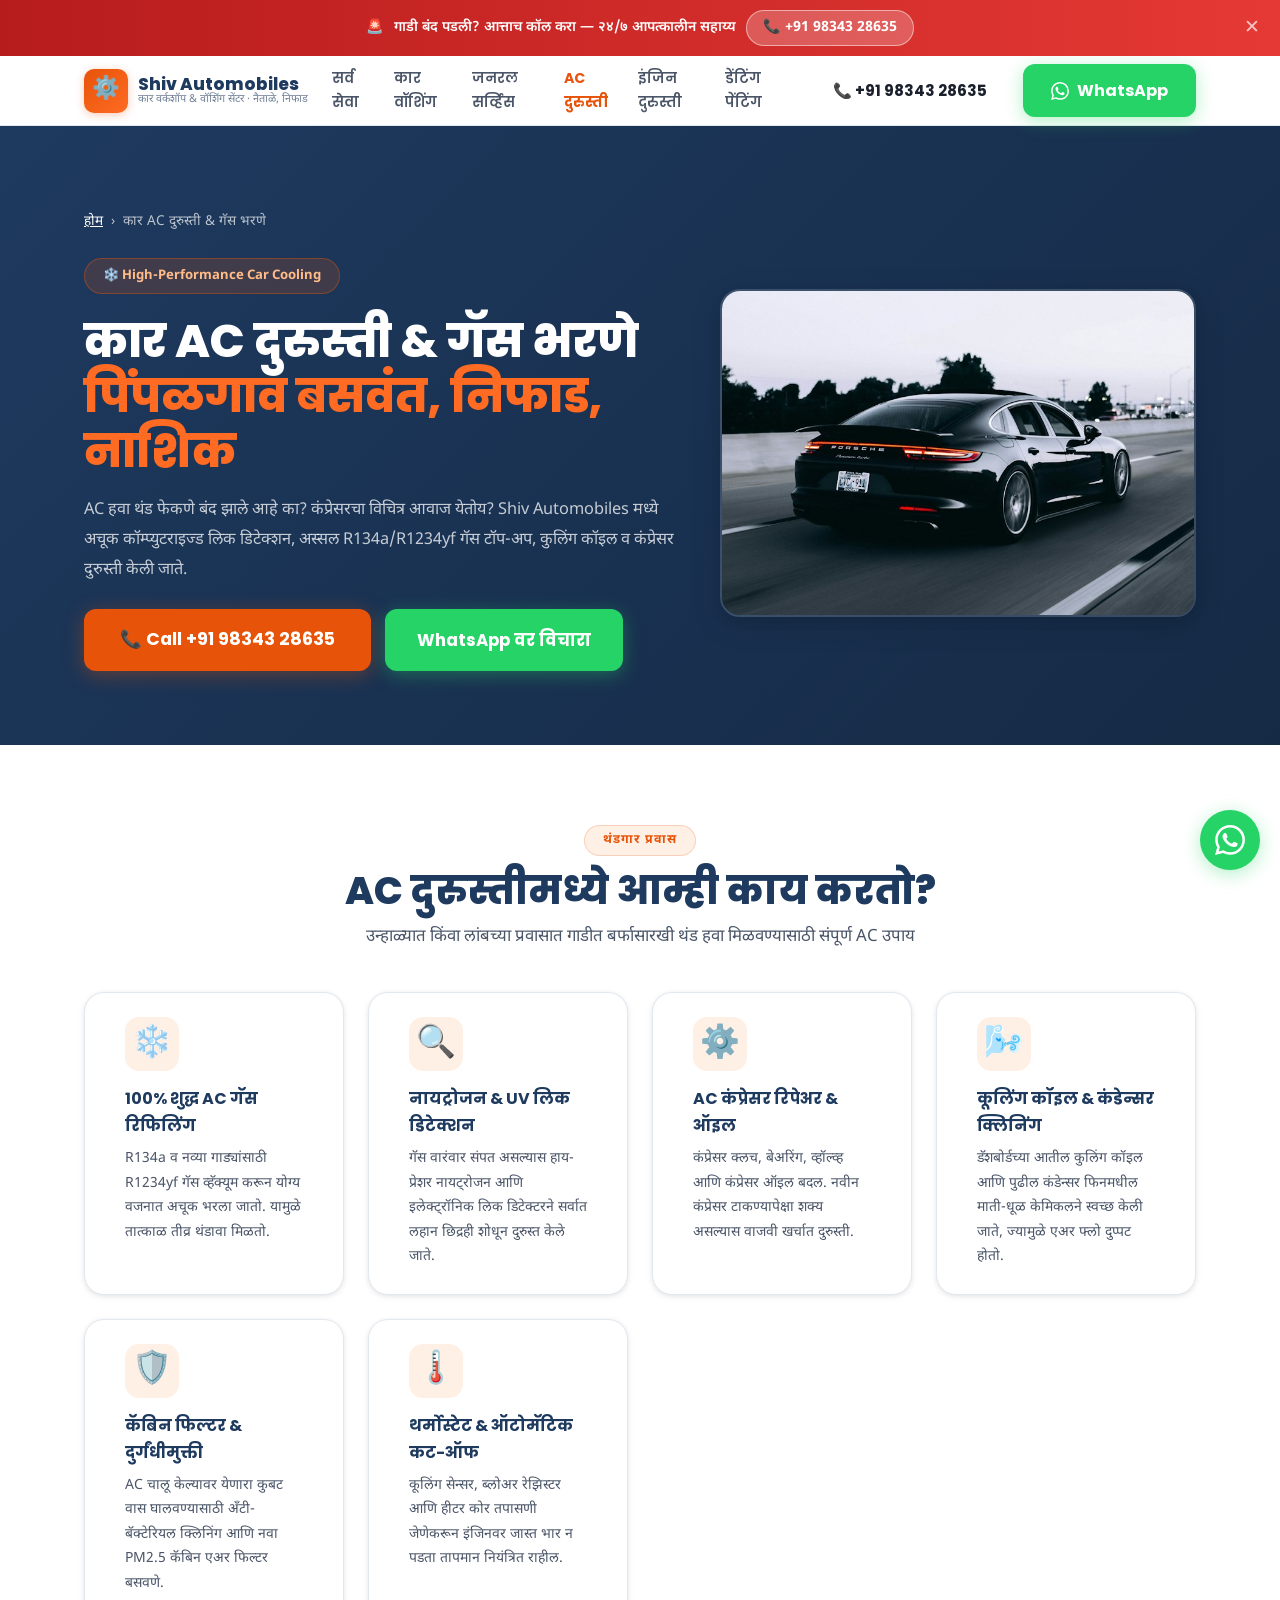
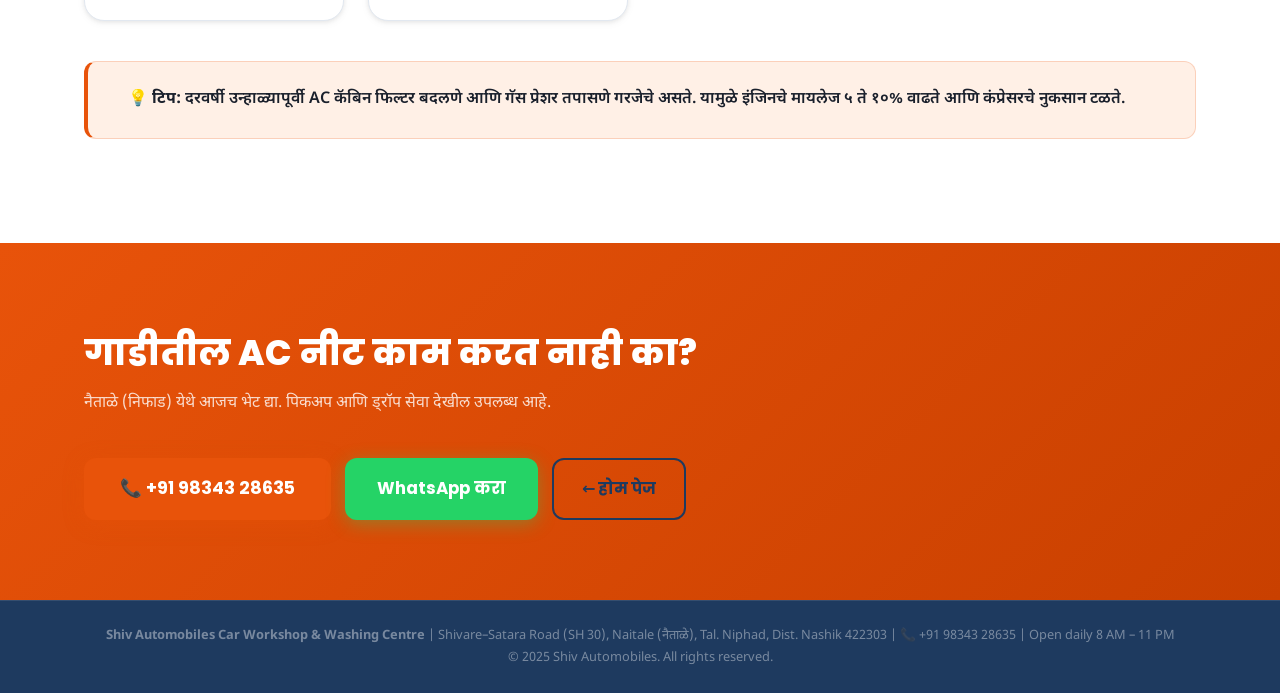
==== commit 9a3d6468: "2nd change" ====
--- a/car-ac-repair.html
+++ b/car-ac-repair.html
@@ -3,10 +3,18 @@
 <head>
   <meta charset="UTF-8" />
   <meta name="viewport" content="width=device-width, initial-scale=1.0" />
-  <title>Car AC Repair &amp; Gas Filling in Pimpalgaon Baswant, Niphad, Nashik | Shiv Automobiles</title>
-  <meta name="description" content="Car AC repair and gas filling in Pimpalgaon Baswant, Niphad, Nashik. AC not cooling? Compressor problem? Call Shiv Automobiles +91 98343 28635. Serving Ozar, Lasalgaon, Nandur Madhmeshwar. Open 8 AM–11 PM." />
+  <title>Car AC Repair &amp; Gas Refilling in Niphad, Pimpalgaon Baswant, Nashik | Shiv Automobiles</title>
+  <meta name="description" content="Car AC repair, compressor overhaul and gas refilling in Niphad, Pimpalgaon Baswant, Nashik. Fast leak detection, cooling coil replacement. Serving Naitale, Ozar, Lasalgaon. Call +91 98343 28635." />
+  <meta name="keywords" content="car AC repair Niphad, car AC gas filling Pimpalgaon Baswant, car AC cooling Nashik, AC compressor repair Naitale, कार AC दुरुस्ती निफाड, car AC gas refill Ozar, Shiv Automobiles" />
   <meta name="robots" content="index, follow" />
   <link rel="canonical" href="https://shivautomobiles.in/car-ac-repair.html" />
+
+  <meta property="og:type" content="website" />
+  <meta property="og:url" content="https://shivautomobiles.in/car-ac-repair.html" />
+  <meta property="og:title" content="Car AC Repair &amp; Gas Refilling in Niphad, Nashik | Shiv Automobiles" />
+  <meta property="og:description" content="AC cooling not working? Compressor repair, gas refilling &amp; leak detection for all car brands in Naitale, Niphad, Nashik." />
+  <meta property="og:image" content="https://shivautomobiles.in/images/ac-card.webp" />
+
   <link rel="preconnect" href="https://fonts.googleapis.com" />
   <link rel="preconnect" href="https://fonts.gstatic.com" crossorigin />
   <link href="https://fonts.googleapis.com/css2?family=Poppins:wght@400;600;700;800&family=Noto+Sans+Devanagari:wght@400;600;700&display=swap" rel="stylesheet" />
@@ -17,11 +25,12 @@
   {
     "@context": "https://schema.org",
     "@type": "Service",
-    "name": "Car AC Repair & Gas Filling – Shiv Automobiles",
+    "name": "Car AC Repair & Gas Refilling",
     "provider": {
       "@type": "AutoRepair",
-      "name": "Shiv Automobiles Car Workshop",
+      "name": "Shiv Automobiles Car Workshop & Washing Centre",
       "telephone": "+919834328635",
+      "image": "https://shivautomobiles.in/images/ac-card.webp",
       "address": {
         "@type": "PostalAddress",
         "streetAddress": "Shivare–Satara Road, SH 30",
@@ -31,31 +40,42 @@
         "addressCountry": "IN"
       }
     },
-    "areaServed": ["Pimpalgaon Baswant", "Niphad", "Ozar", "Lasalgaon", "Nandur Madhmeshwar", "Nashik"],
-    "description": "Car AC repair and gas refilling service – compressor, condenser, blower repair and gas filling for all car brands in Pimpalgaon Baswant, Niphad, Nashik."
+    "areaServed": ["Naitale", "Niphad", "Pimpalgaon Baswant", "Ozar", "Lasalgaon", "Nashik"],
+    "description": "Professional car AC servicing, gas refilling, cooling coil cleaning, condenser repair, and compressor overhaul."
   }
   </script>
 </head>
 <body>
+
+  <!-- Emergency Banner -->
   <div class="emergency-banner" id="emergencyBanner">
     <span>🚨</span>
-    <span>गाडी बंद पडली? आत्ताच कॉल करा — रात्रीचे अतिरिक्त शुल्क लागू होऊ शकते</span>
+    <span>गाडी बंद पडली? आत्ताच कॉल करा — २४/७ आपत्कालीन सहाय्य</span>
     <a href="tel:+919834328635" class="emergency-btn">📞 +91 98343 28635</a>
     <button class="banner-close" onclick="document.getElementById('emergencyBanner').style.display='none'">✕</button>
   </div>
 
+  <!-- Header -->
   <header class="site-header" id="siteHeader">
     <div class="header-inner container">
       <a href="index.html" class="logo-wrap">
         <div class="logo-icon">⚙️</div>
         <div class="logo-text">
           <span class="logo-main">Shiv Automobiles</span>
-          <span class="logo-sub">कार वर्कशॉप · नाईताले, निफाड</span>
+          <span class="logo-sub">कार वर्कशॉप &amp; वॉशिंग सेंटर · नैताळे, निफाड</span>
         </div>
       </a>
+      <nav class="header-nav">
+        <a href="index.html#services">सर्व सेवा</a>
+        <a href="car-washing.html">कार वॉशिंग</a>
+        <a href="car-service.html">जनरल सर्व्हिस</a>
+        <a href="car-ac-repair.html" style="color:var(--clr-orange);font-weight:700">AC दुरुस्ती</a>
+        <a href="engine-repair.html">इंजिन दुरुस्ती</a>
+        <a href="denting-painting.html">डेंटिंग पेंटिंग</a>
+      </nav>
       <div class="header-cta" style="margin-left:auto">
         <a href="tel:+919834328635" class="btn btn-phone header-phone">📞 +91 98343 28635</a>
-        <a href="https://wa.me/919834328635?text=Hello%20Shiv%20Automobiles%2C%20I%20need%20Car%20AC%20Repair%20for%20my%20%5Bcar%20model%5D" class="btn btn-wa" target="_blank" rel="noopener">
+        <a href="https://wa.me/919834328635?text=Hello%20Shiv%20Automobiles%2C%20I%20need%20Car%20AC%20Repair%20for%20my%20car" class="btn btn-wa" target="_blank" rel="noopener">
           <svg viewBox="0 0 24 24" fill="currentColor" width="18" height="18"><path d="M17.472 14.382c-.297-.149-1.758-.867-2.03-.967-.273-.099-.471-.148-.67.15-.197.297-.767.966-.94 1.164-.173.199-.347.223-.644.075-.297-.15-1.255-.463-2.39-1.475-.883-.788-1.48-1.761-1.653-2.059-.173-.297-.018-.458.13-.606.134-.133.298-.347.446-.52.149-.174.198-.298.298-.497.099-.198.05-.371-.025-.52-.075-.149-.669-1.612-.916-2.207-.242-.579-.487-.5-.669-.51-.173-.008-.371-.01-.57-.01-.198 0-.52.074-.792.372-.272.297-1.04 1.016-1.04 2.479 0 1.462 1.065 2.875 1.213 3.074.149.198 2.096 3.2 5.077 4.487.709.306 1.262.489 1.694.625.712.227 1.36.195 1.871.118.571-.085 1.758-.719 2.006-1.413.248-.694.248-1.289.173-1.413-.074-.124-.272-.198-.57-.347m-5.421 7.403h-.004a9.87 9.87 0 01-5.031-1.378l-.361-.214-3.741.982.998-3.648-.235-.374a9.86 9.86 0 01-1.51-5.26c.001-5.45 4.436-9.884 9.888-9.884 2.64 0 5.122 1.03 6.988 2.898a9.825 9.825 0 012.893 6.994c-.003 5.45-4.437 9.884-9.885 9.884m8.413-18.297A11.815 11.815 0 0012.05 0C5.495 0 .16 5.335.157 11.892c0 2.096.547 4.142 1.588 5.945L.057 24l6.305-1.654a11.882 11.882 0 005.683 1.448h.005c6.554 0 11.89-5.335 11.893-11.893a11.821 11.821 0 00-3.48-8.413z"/></svg>
           WhatsApp
         </a>
@@ -63,72 +83,122 @@
     </div>
   </header>
 
-  <section class="hero" style="min-height:420px; padding: 80px 0 60px">
-    <div class="hero-bg-gears" aria-hidden="true">
-      <svg class="gear gear-1" viewBox="0 0 100 100" fill="none"><path d="M43.3 5.5l-3.1 8.6a35.5 35.5 0 00-9.6 4l-9-2.7-6.7 6.7 2.7 9a35.5 35.5 0 00-4 9.6L5 43.3v9.4l8.6 3.1a35.5 35.5 0 004 9.6l-2.7 9 6.7 6.7 9-2.7a35.5 35.5 0 009.6 4l3.1 8.6h9.4l3.1-8.6a35.5 35.5 0 009.6-4l9 2.7 6.7-6.7-2.7-9a35.5 35.5 0 004-9.6L95 56.7v-9.4l-8.6-3.1a35.5 35.5 0 00-4-9.6l2.7-9-6.7-6.7-9 2.7a35.5 35.5 0 00-9.6-4L56.7 5.5H43.3zm6.7 27a17.5 17.5 0 110 35 17.5 17.5 0 010-35z" fill="currentColor"/></svg>
-    </div>
-    <div class="hero-content container">
-      <div class="hero-badge">❄️ Car AC Repair</div>
-      <h1 class="hero-headline">
-        <span>कार AC दुरुस्ती &amp; गॅस भरणे</span><br />
-        <span class="hero-accent">पिंपळगाव बसवंत, निफाड, नाशिक</span>
-      </h1>
-      <p class="hero-sub">
-        AC थंड होत नाही? कंप्रेसर बंद पडला? गॅस संपला? Shiv Automobiles मध्ये सर्व कार ब्रँडची AC दुरुस्ती, गॅस रिफिलिंग, कंडेन्सर आणि ब्लोअर दुरुस्ती केली जाते. ओझर, लासलगाव, नंदूर मधमेश्वर आणि परिसरातील ग्राहकांना पिकअप सेवा उपलब्ध.
-        <br /><br />
-        <strong>Car AC repair near Pimpalgaon Baswant, Niphad:</strong> Get your AC fixed by an experienced mechanic with 10+ years. Open daily 8 AM – 11 PM.
-      </p>
-      <div class="hero-ctas">
-        <a href="tel:+919834328635" class="btn btn-primary btn-lg pulse-cta">📞 Call Now</a>
-        <a href="https://wa.me/919834328635?text=Hello%20Shiv%20Automobiles%2C%20I%20need%20Car%20AC%20Repair%20for%20my%20%5Bcar%20model%5D" class="btn btn-wa-lg" target="_blank" rel="noopener">
-          <svg viewBox="0 0 24 24" fill="currentColor" width="20" height="20"><path d="M17.472 14.382c-.297-.149-1.758-.867-2.03-.967-.273-.099-.471-.148-.67.15-.197.297-.767.966-.94 1.164-.173.199-.347.223-.644.075-.297-.15-1.255-.463-2.39-1.475-.883-.788-1.48-1.761-1.653-2.059-.173-.297-.018-.458.13-.606.134-.133.298-.347.446-.52.149-.174.198-.298.298-.497.099-.198.05-.371-.025-.52-.075-.149-.669-1.612-.916-2.207-.242-.579-.487-.5-.669-.51-.173-.008-.371-.01-.57-.01-.198 0-.52.074-.792.372-.272.297-1.04 1.016-1.04 2.479 0 1.462 1.065 2.875 1.213 3.074.149.198 2.096 3.2 5.077 4.487.709.306 1.262.489 1.694.625.712.227 1.36.195 1.871.118.571-.085 1.758-.719 2.006-1.413.248-.694.248-1.289.173-1.413-.074-.124-.272-.198-.57-.347m-5.421 7.403h-.004a9.87 9.87 0 01-5.031-1.378l-.361-.214-3.741.982.998-3.648-.235-.374a9.86 9.86 0 01-1.51-5.26c.001-5.45 4.436-9.884 9.888-9.884 2.64 0 5.122 1.03 6.988 2.898a9.825 9.825 0 012.893 6.994c-.003 5.45-4.437 9.884-9.885 9.884m8.413-18.297A11.815 11.815 0 0012.05 0C5.495 0 .16 5.335.157 11.892c0 2.096.547 4.142 1.588 5.945L.057 24l6.305-1.654a11.882 11.882 0 005.683 1.448h.005c6.554 0 11.89-5.335 11.893-11.893a11.821 11.821 0 00-3.48-8.413z"/></svg>
-          WhatsApp Us
-        </a>
+  <!-- Hero -->
+  <section class="subpage-hero">
+    <div class="container subpage-hero-inner">
+      <div>
+        <div class="breadcrumb">
+          <a href="index.html">होम</a> <span>›</span>
+          <span>कार AC दुरुस्ती &amp; गॅस भरणे</span>
+        </div>
+        <div class="hero-badge">❄️ High-Performance Car Cooling</div>
+        <h1 class="hero-headline" style="font-size:clamp(1.9rem, 4.5vw, 2.9rem);margin-bottom:1rem">
+          <span>कार AC दुरुस्ती &amp; गॅस भरणे</span><br />
+          <span class="hero-accent">पिंपळगाव बसवंत, निफाड, नाशिक</span>
+        </h1>
+        <p class="hero-sub" style="font-size:1.02rem;margin-bottom:1.5rem">
+          AC हवा थंड फेकणे बंद झाले आहे का? कंप्रेसरचा विचित्र आवाज येतोय? Shiv Automobiles मध्ये अचूक कॉम्प्युटराइज्ड लिक डिटेक्शन, अस्सल R134a/R1234yf गॅस टॉप-अप, कुलिंग कॉइल व कंप्रेसर दुरुस्ती केली जाते.
+        </p>
+        <div class="hero-ctas">
+          <a href="tel:+919834328635" class="btn btn-primary btn-lg pulse-cta">📞 Call +91 98343 28635</a>
+          <a href="https://wa.me/919834328635?text=Hello%20Shiv%20Automobiles%2C%20I%20need%20Car%20AC%20Repair%20for%20my%20car" class="btn btn-wa-lg" target="_blank" rel="noopener">
+            WhatsApp वर विचारा
+          </a>
+        </div>
+      </div>
+      <div class="subpage-hero-img">
+        <img src="images/ac-card.webp" alt="Car AC repair and gas filling in Niphad Nashik - Shiv Automobiles" width="600" height="420" />
       </div>
     </div>
   </section>
 
-  <section class="section-pad" style="background:var(--clr-dark-2)">
-    <div class="container" style="max-width:860px">
-      <h2 style="font-family:var(--ff-sans);font-size:1.8rem;font-weight:800;color:var(--clr-white);margin-bottom:1.5rem">
-        AC दुरुस्तीमध्ये काय समाविष्ट आहे?
-      </h2>
-      <div style="display:grid;grid-template-columns:repeat(auto-fill,minmax(240px,1fr));gap:1rem;margin-bottom:2rem">
-        <div class="why-card"><span class="why-icon">❄️</span><h3>AC Gas Refilling</h3><p>R134a / R1234yf गॅस लिक तपासणी आणि पुनर्भरण. जुन्या आणि नव्या गाड्यांसाठी.</p></div>
-        <div class="why-card"><span class="why-icon">⚙️</span><h3>Compressor Repair</h3><p>AC कंप्रेसर दुरुस्ती किंवा बदलणे. आवाज येणे, कूलिंग नसणे — दोन्ही ठीक केले जाते.</p></div>
-        <div class="why-card"><span class="why-icon">🌬️</span><h3>Blower & Condenser</h3><p>ब्लोअर मोटर, कंडेन्सर फिन क्लिनिंग आणि दुरुस्ती.</p></div>
-        <div class="why-card"><span class="why-icon">🔍</span><h3>Leak Detection</h3><p>UV डाय वापरून AC सिस्टममधील लिक शोधणे आणि दुरुस्त करणे.</p></div>
-        <div class="why-card"><span class="why-icon">🌡️</span><h3>Thermostat & Filter</h3><p>कॅबिन एअर फिल्टर बदल, थर्मोस्टेट आणि एक्सपॅन्शन व्हॉल्व्ह तपासणी.</p></div>
-        <div class="why-card"><span class="why-icon">📋</span><h3>Full AC Inspection</h3><p>संपूर्ण AC सिस्टमची तपासणी आणि पारदर्शक अंदाज.</p></div>
-      </div>
-      <div style="display:flex;flex-wrap:wrap;gap:14px">
-        <a href="tel:+919834328635" class="btn btn-primary btn-lg">📞 +91 98343 28635</a>
-        <a href="https://wa.me/919834328635?text=Hello%20Shiv%20Automobiles%2C%20I%20need%20Car%20AC%20Repair%20for%20my%20%5Bcar%20model%5D" class="btn btn-wa-lg" target="_blank" rel="noopener">WhatsApp Us</a>
-        <a href="index.html" class="btn btn-outline">← Back to Home</a>
+  <!-- Content Section -->
+  <section class="subpage-section">
+    <div class="container">
+      <div class="section-header">
+        <span class="section-tag">थंडगार प्रवास</span>
+        <h2>AC दुरुस्तीमध्ये आम्ही काय करतो?</h2>
+        <p>उन्हाळ्यात किंवा लांबच्या प्रवासात गाडीत बर्फासारखी थंड हवा मिळवण्यासाठी संपूर्ण AC उपाय</p>
+      </div>
+
+      <div style="display:grid;grid-template-columns:repeat(auto-fit,minmax(260px,1fr));gap:var(--sp-md);margin-bottom:var(--sp-lg)">
+        <div class="why-card">
+          <span class="why-icon">❄️</span>
+          <h3>100% शुद्ध AC गॅस रिफिलिंग</h3>
+          <p>R134a व नव्या गाड्यांसाठी R1234yf गॅस व्हॅक्यूम करून योग्य वजनात अचूक भरला जातो. यामुळे तात्काळ तीव्र थंडावा मिळतो.</p>
+        </div>
+        <div class="why-card">
+          <span class="why-icon">🔍</span>
+          <h3>नायट्रोजन &amp; UV लिक डिटेक्शन</h3>
+          <p>गॅस वारंवार संपत असल्यास हाय-प्रेशर नायट्रोजन आणि इलेक्ट्रॉनिक लिक डिटेक्टरने सर्वात लहान छिद्रही शोधून दुरुस्त केले जाते.</p>
+        </div>
+        <div class="why-card">
+          <span class="why-icon">⚙️</span>
+          <h3>AC कंप्रेसर रिपेअर &amp; ऑइल</h3>
+          <p>कंप्रेसर क्लच, बेअरिंग, व्हॉल्व्ह आणि कंप्रेसर ऑइल बदल. नवीन कंप्रेसर टाकण्यापेक्षा शक्य असल्यास वाजवी खर्चात दुरुस्ती.</p>
+        </div>
+        <div class="why-card">
+          <span class="why-icon">🌬️</span>
+          <h3>कूलिंग कॉइल &amp; कंडेन्सर क्लिनिंग</h3>
+          <p>डॅशबोर्डच्या आतील कुलिंग कॉइल आणि पुढील कंडेन्सर फिनमधील माती-धूळ केमिकलने स्वच्छ केली जाते, ज्यामुळे एअर फ्लो दुप्पट होतो.</p>
+        </div>
+        <div class="why-card">
+          <span class="why-icon">🛡️</span>
+          <h3>कॅबिन फिल्टर &amp; दुर्गंधीमुक्ती</h3>
+          <p>AC चालू केल्यावर येणारा कुबट वास घालवण्यासाठी अँटी-बॅक्टेरियल क्लिनिंग आणि नवा PM2.5 कॅबिन एअर फिल्टर बसवणे.</p>
+        </div>
+        <div class="why-card">
+          <span class="why-icon">🌡️</span>
+          <h3>थर्मोस्टेट &amp; ऑटोमॅटिक कट-ऑफ</h3>
+          <p>कूलिंग सेन्सर, ब्लोअर रेझिस्टर आणि हीटर कोर तपासणी जेणेकरून इंजिनवर जास्त भार न पडता तापमान नियंत्रित राहील.</p>
+        </div>
+      </div>
+
+      <div class="highlight-box">
+        <p>💡 <strong>टिप:</strong> दरवर्षी उन्हाळ्यापूर्वी AC कॅबिन फिल्टर बदलणे आणि गॅस प्रेशर तपासणे गरजेचे असते. यामुळे इंजिनचे मायलेज ५ ते १०% वाढते आणि कंप्रेसरचे नुकसान टळते.</p>
       </div>
     </div>
   </section>
 
+  <!-- CTA Band -->
+  <section class="cta-band section-pad">
+    <div class="container cta-band-inner">
+      <div class="cta-band-text">
+        <h2>गाडीतील AC नीट काम करत नाही का?</h2>
+        <p>नैताळे (निफाड) येथे आजच भेट द्या. पिकअप आणि ड्रॉप सेवा देखील उपलब्ध आहे.</p>
+      </div>
+      <div class="cta-band-btns">
+        <a href="tel:+919834328635" class="btn btn-primary btn-lg pulse-cta">📞 +91 98343 28635</a>
+        <a href="https://wa.me/919834328635?text=Hello%20Shiv%20Automobiles%2C%20I%20need%20Car%20AC%20Repair%20for%20my%20car" class="btn btn-wa-lg" target="_blank" rel="noopener">WhatsApp करा</a>
+        <a href="index.html" class="btn btn-outline">← होम पेज</a>
+      </div>
+    </div>
+  </section>
+
+  <!-- Footer -->
   <footer class="site-footer-main">
     <div class="footer-bottom">
       <div class="container">
-        <p><strong>Shiv Automobiles Car Workshop</strong> | Shivare–Satara Road (SH 30), Naitale, Tal. Niphad, Dist. Nashik, Maharashtra 422303 | 📞 +91 98343 28635 | Open daily 8 AM – 11 PM</p>
+        <p><strong>Shiv Automobiles Car Workshop &amp; Washing Centre</strong> | Shivare–Satara Road (SH 30), Naitale (नैताळे), Tal. Niphad, Dist. Nashik 422303 | 📞 +91 98343 28635 | Open daily 8 AM – 11 PM</p>
         <p>&copy; 2025 Shiv Automobiles. All rights reserved.</p>
       </div>
     </div>
   </footer>
 
-  <a href="https://wa.me/919834328635?text=Hello%20Shiv%20Automobiles%2C%20I%20need%20Car%20AC%20Repair%20for%20my%20%5Bcar%20model%5D" class="wa-float" target="_blank" rel="noopener" aria-label="WhatsApp">
+  <!-- Floating WA -->
+  <a href="https://wa.me/919834328635?text=Hello%20Shiv%20Automobiles%2C%20I%20need%20Car%20AC%20Repair" class="wa-float" target="_blank" rel="noopener" aria-label="WhatsApp">
     <svg viewBox="0 0 24 24" fill="currentColor" width="30" height="30"><path d="M17.472 14.382c-.297-.149-1.758-.867-2.03-.967-.273-.099-.471-.148-.67.15-.197.297-.767.966-.94 1.164-.173.199-.347.223-.644.075-.297-.15-1.255-.463-2.39-1.475-.883-.788-1.48-1.761-1.653-2.059-.173-.297-.018-.458.13-.606.134-.133.298-.347.446-.52.149-.174.198-.298.298-.497.099-.198.05-.371-.025-.52-.075-.149-.669-1.612-.916-2.207-.242-.579-.487-.5-.669-.51-.173-.008-.371-.01-.57-.01-.198 0-.52.074-.792.372-.272.297-1.04 1.016-1.04 2.479 0 1.462 1.065 2.875 1.213 3.074.149.198 2.096 3.2 5.077 4.487.709.306 1.262.489 1.694.625.712.227 1.36.195 1.871.118.571-.085 1.758-.719 2.006-1.413.248-.694.248-1.289.173-1.413-.074-.124-.272-.198-.57-.347m-5.421 7.403h-.004a9.87 9.87 0 01-5.031-1.378l-.361-.214-3.741.982.998-3.648-.235-.374a9.86 9.86 0 01-1.51-5.26c.001-5.45 4.436-9.884 9.888-9.884 2.64 0 5.122 1.03 6.988 2.898a9.825 9.825 0 012.893 6.994c-.003 5.45-4.437 9.884-9.885 9.884m8.413-18.297A11.815 11.815 0 0012.05 0C5.495 0 .16 5.335.157 11.892c0 2.096.547 4.142 1.588 5.945L.057 24l6.305-1.654a11.882 11.882 0 005.683 1.448h.005c6.554 0 11.89-5.335 11.893-11.893a11.821 11.821 0 00-3.48-8.413z"/></svg>
   </a>
 
+  <!-- Mobile Sticky -->
   <div class="mobile-sticky">
-    <a href="tel:+919834328635" class="sticky-btn sticky-call">📞 Call Now</a>
-    <a href="https://wa.me/919834328635?text=Hello%20Shiv%20Automobiles%2C%20I%20need%20Car%20AC%20Repair%20for%20my%20%5Bcar%20model%5D" class="sticky-btn sticky-wa" target="_blank" rel="noopener">
+    <a href="tel:+919834328635" class="sticky-btn sticky-call">📞 कॉल करा</a>
+    <a href="https://wa.me/919834328635?text=Hello%20Shiv%20Automobiles%2C%20I%20need%20Car%20AC%20Repair" class="sticky-btn sticky-wa" target="_blank" rel="noopener">
       <svg viewBox="0 0 24 24" fill="currentColor" width="20" height="20"><path d="M17.472 14.382c-.297-.149-1.758-.867-2.03-.967-.273-.099-.471-.148-.67.15-.197.297-.767.966-.94 1.164-.173.199-.347.223-.644.075-.297-.15-1.255-.463-2.39-1.475-.883-.788-1.48-1.761-1.653-2.059-.173-.297-.018-.458.13-.606.134-.133.298-.347.446-.52.149-.174.198-.298.298-.497.099-.198.05-.371-.025-.52-.075-.149-.669-1.612-.916-2.207-.242-.579-.487-.5-.669-.51-.173-.008-.371-.01-.57-.01-.198 0-.52.074-.792.372-.272.297-1.04 1.016-1.04 2.479 0 1.462 1.065 2.875 1.213 3.074.149.198 2.096 3.2 5.077 4.487.709.306 1.262.489 1.694.625.712.227 1.36.195 1.871.118.571-.085 1.758-.719 2.006-1.413.248-.694.248-1.289.173-1.413-.074-.124-.272-.198-.57-.347m-5.421 7.403h-.004a9.87 9.87 0 01-5.031-1.378l-.361-.214-3.741.982.998-3.648-.235-.374a9.86 9.86 0 01-1.51-5.26c.001-5.45 4.436-9.884 9.888-9.884 2.64 0 5.122 1.03 6.988 2.898a9.825 9.825 0 012.893 6.994c-.003 5.45-4.437 9.884-9.885 9.884m8.413-18.297A11.815 11.815 0 0012.05 0C5.495 0 .16 5.335.157 11.892c0 2.096.547 4.142 1.588 5.945L.057 24l6.305-1.654a11.882 11.882 0 005.683 1.448h.005c6.554 0 11.89-5.335 11.893-11.893a11.821 11.821 0 00-3.48-8.413z"/></svg>
       WhatsApp
     </a>
   </div>
+
   <script>
     window.addEventListener('scroll', () => {
       document.getElementById('siteHeader').classList.toggle('scrolled', window.scrollY > 60);
--- a/css/style.css
+++ b/css/style.css
@@ -1,111 +1,90 @@
 /* ============================================================
-   SHIV AUTOMOBILES – Main Stylesheet
-   Design: Charcoal/near-black base, orange accent, white sections
+   SHIV AUTOMOBILES – Light Theme Stylesheet v2
+   Fresh, clean, trust-building design
    Mobile-first, performance-optimised
    ============================================================ */
 
-/* ===== CRITICAL CSS: TOKENS ===== */
 :root {
-  /* Colours */
-  --clr-dark:    #111820;   /* near-black base */
-  --clr-dark-2:  #1a2535;   /* section alternate */
-  --clr-dark-3:  #243045;   /* card backgrounds */
-  --clr-orange:  #FF6B00;   /* primary accent */
-  --clr-orange-d:#e05e00;   /* hover state */
-  --clr-orange-l:#FF8C38;   /* lighter tint */
-  --clr-wa:      #25D366;   /* WhatsApp green */
-  --clr-wa-d:    #1eba57;
-  --clr-white:   #ffffff;
-  --clr-off-white:#f5f6fa;
-  --clr-text:    #e2e8f0;
-  --clr-text-muted: #94a3b8;
-  --clr-border:  rgba(255,255,255,0.08);
-
-  /* Typography */
+  --clr-bg:        #FFFFFF;
+  --clr-bg-2:      #F5F7FA;
+  --clr-bg-3:      #FFF4EC;        /* warm orange tint */
+  --clr-bg-4:      #EEF3FF;        /* cool blue tint */
+  --clr-navy:      #1E3A5F;        /* deep trust navy */
+  --clr-navy-l:    #2D5282;
+  --clr-orange:    #E8530A;        /* primary CTA */
+  --clr-orange-l:  #FF6B22;
+  --clr-orange-pale: #FFF0E6;
+  --clr-wa:        #25D366;
+  --clr-wa-d:      #1eba57;
+  --clr-text:      #1A202C;
+  --clr-text-2:    #4A5568;
+  --clr-text-muted:#718096;
+  --clr-border:    #E2E8F0;
+  --clr-border-2:  #CBD5E0;
+  --clr-white:     #FFFFFF;
+  --clr-star:      #F6AD55;
+
   --ff-sans: 'Poppins', 'Inter', system-ui, sans-serif;
-  --ff-devanagari: 'Noto Sans Devanagari', 'Poppins', sans-serif;
-
-  /* Spacing */
+  --ff-deva: 'Noto Sans Devanagari', 'Poppins', sans-serif;
+
   --sp-xs: 0.5rem;
   --sp-sm: 1rem;
   --sp-md: 1.5rem;
   --sp-lg: 2.5rem;
-  --sp-xl: 4rem;
-
-  /* Misc */
-  --radius:  12px;
+  --sp-xl: 5rem;
+
+  --radius:    12px;
   --radius-lg: 20px;
-  --shadow:  0 4px 24px rgba(0,0,0,0.35);
-  --shadow-sm: 0 2px 10px rgba(0,0,0,0.2);
-  --transition: 0.25s ease;
-  --header-h: 72px;
-}
-
-/* ===== RESET / BASE ===== */
+  --radius-xl: 28px;
+
+  --shadow-sm: 0 1px 4px rgba(0,0,0,0.07), 0 2px 8px rgba(0,0,0,0.05);
+  --shadow:    0 4px 16px rgba(0,0,0,0.09), 0 2px 6px rgba(0,0,0,0.06);
+  --shadow-lg: 0 8px 32px rgba(0,0,0,0.12), 0 4px 12px rgba(0,0,0,0.07);
+  --shadow-orange: 0 4px 20px rgba(232,83,10,0.35);
+  --shadow-wa:     0 4px 18px rgba(37,211,102,0.35);
+
+  --transition: 0.22s ease;
+  --header-h: 70px;
+}
+
+/* ── RESET ── */
 *, *::before, *::after { box-sizing: border-box; margin: 0; padding: 0; }
-
-html {
-  scroll-behavior: smooth;
-  font-size: 16px;
-}
-
+html { scroll-behavior: smooth; font-size: 16px; }
 body {
-  font-family: var(--ff-devanagari);
-  background: var(--clr-dark);
+  font-family: var(--ff-deva);
+  background: var(--clr-bg);
   color: var(--clr-text);
   line-height: 1.7;
   overflow-x: hidden;
-  /* Bottom padding for mobile sticky bar */
   padding-bottom: 72px;
 }
-
 @media (min-width: 768px) { body { padding-bottom: 0; } }
-
-img {
-  max-width: 100%;
-  height: auto;
-  display: block;
-}
-
+img { max-width: 100%; height: auto; display: block; }
 a { color: inherit; text-decoration: none; }
 ul { list-style: none; }
 button { cursor: pointer; font-family: inherit; }
 
-/* ===== PREFERS-REDUCED-MOTION ===== */
 @media (prefers-reduced-motion: reduce) {
-  *, *::before, *::after {
-    animation-duration: 0.01ms !important;
-    animation-iteration-count: 1 !important;
-    transition-duration: 0.01ms !important;
-  }
+  *, *::before, *::after { animation-duration: 0.01ms !important; transition-duration: 0.01ms !important; }
   html { scroll-behavior: auto; }
 }
 
-/* ===== UTILITY ===== */
-.container {
-  width: 100%;
-  max-width: 1160px;
-  margin: 0 auto;
-  padding: 0 var(--sp-md);
-}
-
+/* ── UTILITY ── */
+.container { width: 100%; max-width: 1160px; margin: 0 auto; padding: 0 var(--sp-md); }
 .section-pad    { padding: var(--sp-xl) 0; }
 .section-pad-sm { padding: var(--sp-lg) 0; }
 
-.section-header {
-  text-align: center;
-  margin-bottom: var(--sp-lg);
-}
+.section-header { text-align: center; margin-bottom: var(--sp-lg); }
 .section-tag {
   display: inline-block;
-  background: rgba(255,107,0,0.15);
+  background: var(--clr-orange-pale);
   color: var(--clr-orange);
-  border: 1px solid rgba(255,107,0,0.3);
-  padding: 4px 16px;
+  border: 1px solid rgba(232,83,10,0.2);
+  padding: 4px 18px;
   border-radius: 99px;
-  font-size: 0.8rem;
-  font-weight: 600;
-  letter-spacing: 0.06em;
+  font-size: 0.78rem;
+  font-weight: 700;
+  letter-spacing: 0.08em;
   text-transform: uppercase;
   margin-bottom: 0.75rem;
 }
@@ -113,486 +92,487 @@
   font-family: var(--ff-sans);
   font-size: clamp(1.6rem, 4vw, 2.4rem);
   font-weight: 800;
-  color: var(--clr-white);
-  line-height: 1.25;
+  color: var(--clr-navy);
+  line-height: 1.22;
   margin-bottom: 0.5rem;
 }
-.section-header p {
-  color: var(--clr-text-muted);
-  font-size: 1.05rem;
-  max-width: 560px;
-  margin: 0 auto;
-}
-.section-cta {
-  display: flex;
-  justify-content: center;
-  margin-top: var(--sp-lg);
-}
-
-/* ===== BUTTONS ===== */
+.section-header h2 span.hi { color: var(--clr-orange); }
+.section-header p { color: var(--clr-text-2); font-size: 1.05rem; max-width: 560px; margin: 0 auto; }
+.section-cta { display: flex; justify-content: center; margin-top: var(--sp-lg); }
+
+/* ── BUTTONS ── */
 .btn {
-  display: inline-flex;
-  align-items: center;
-  gap: 8px;
-  padding: 14px 28px;
+  display: inline-flex; align-items: center; gap: 8px;
+  padding: 13px 28px;
   border-radius: var(--radius);
   font-family: var(--ff-sans);
-  font-weight: 700;
-  font-size: 1rem;
-  transition: transform var(--transition), background var(--transition), box-shadow var(--transition);
-  border: none;
-  cursor: pointer;
-  white-space: nowrap;
-  min-height: 52px; /* tap target */
-  text-decoration: none;
+  font-weight: 700; font-size: 1rem;
+  transition: transform var(--transition), box-shadow var(--transition), background var(--transition);
+  border: none; cursor: pointer; white-space: nowrap;
+  min-height: 52px; text-decoration: none;
 }
 .btn:active { transform: scale(0.97); }
 
 .btn-primary {
   background: var(--clr-orange);
   color: var(--clr-white);
-  box-shadow: 0 4px 20px rgba(255,107,0,0.4);
-}
-.btn-primary:hover { background: var(--clr-orange-d); transform: translateY(-2px); box-shadow: 0 6px 28px rgba(255,107,0,0.55); }
+  box-shadow: var(--shadow-orange);
+}
+.btn-primary:hover { background: var(--clr-orange-l); transform: translateY(-2px); box-shadow: 0 6px 28px rgba(232,83,10,0.5); }
+
+.btn-navy {
+  background: var(--clr-navy);
+  color: var(--clr-white);
+  box-shadow: 0 4px 16px rgba(30,58,95,0.3);
+}
+.btn-navy:hover { background: var(--clr-navy-l); transform: translateY(-2px); }
 
 .btn-wa, .btn-wa-lg {
   background: var(--clr-wa);
   color: var(--clr-white);
-  box-shadow: 0 4px 20px rgba(37,211,102,0.35);
+  box-shadow: var(--shadow-wa);
 }
 .btn-wa:hover, .btn-wa-lg:hover { background: var(--clr-wa-d); transform: translateY(-2px); box-shadow: 0 6px 28px rgba(37,211,102,0.5); }
-
 .btn-wa-lg { padding: 14px 32px; font-size: 1.05rem; }
 
-.btn-phone { gap: 6px; }
-
 .btn-outline {
-  background: transparent;
-  color: var(--clr-white);
+  background: transparent; color: var(--clr-navy);
+  border: 2px solid var(--clr-navy);
+  padding: 11px 28px;
+}
+.btn-outline:hover { background: var(--clr-navy); color: var(--clr-white); }
+
+.btn-outline-orange {
+  background: transparent; color: var(--clr-orange);
   border: 2px solid var(--clr-orange);
-  padding: 12px 28px;
-}
-.btn-outline:hover { background: var(--clr-orange); }
+  padding: 11px 28px;
+}
+.btn-outline-orange:hover { background: var(--clr-orange); color: var(--clr-white); }
 
 .btn-lg { padding: 16px 36px; font-size: 1.1rem; }
 .btn-full { width: 100%; justify-content: center; }
 
-/* Pulsing CTA */
 @keyframes pulseCTA {
-  0%, 100% { box-shadow: 0 4px 20px rgba(255,107,0,0.4); }
-  50%       { box-shadow: 0 4px 32px rgba(255,107,0,0.75); }
+  0%, 100% { box-shadow: var(--shadow-orange); }
+  50%       { box-shadow: 0 4px 32px rgba(232,83,10,0.65); }
 }
 .pulse-cta { animation: pulseCTA 2.5s ease-in-out infinite; }
 
-/* ===== EMERGENCY BANNER ===== */
+/* ── EMERGENCY BANNER ── */
 .emergency-banner {
   position: relative;
-  background: linear-gradient(90deg, #c00, #e53, #c00);
+  background: linear-gradient(90deg, #b71c1c, #e53935, #b71c1c);
   background-size: 200%;
-  animation: bannerShift 4s linear infinite;
-  color: var(--clr-white);
-  text-align: center;
+  animation: bannerShift 5s linear infinite;
+  color: #fff; text-align: center;
   padding: 10px var(--sp-md);
-  font-size: 0.9rem;
-  font-weight: 600;
-  display: flex;
-  flex-wrap: wrap;
-  align-items: center;
-  justify-content: center;
-  gap: 10px;
-  z-index: 999;
-  min-height: 48px;
-}
-@keyframes bannerShift {
-  0%   { background-position: 0% 50%; }
-  100% { background-position: 200% 50%; }
-}
-.emergency-icon { font-size: 1.2rem; }
+  font-size: 0.88rem; font-weight: 600;
+  display: flex; flex-wrap: wrap; align-items: center; justify-content: center;
+  gap: 10px; z-index: 999; min-height: 48px;
+}
+@keyframes bannerShift { 0%{background-position:0% 50%} 100%{background-position:200% 50%} }
 .emergency-btn {
-  background: rgba(255,255,255,0.2);
-  border: 1px solid rgba(255,255,255,0.5);
-  padding: 4px 16px;
-  border-radius: 99px;
-  font-weight: 700;
-  white-space: nowrap;
-  min-height: 36px;
-  display: inline-flex;
-  align-items: center;
+  background: rgba(255,255,255,0.22); border: 1px solid rgba(255,255,255,0.5);
+  padding: 4px 16px; border-radius: 99px; font-weight: 700; white-space: nowrap;
+  min-height: 36px; display: inline-flex; align-items: center;
   transition: background var(--transition);
 }
-.emergency-btn:hover { background: rgba(255,255,255,0.35); }
+.emergency-btn:hover { background: rgba(255,255,255,0.38); }
 .banner-close {
-  position: absolute;
-  right: 12px;
-  top: 50%;
-  transform: translateY(-50%);
-  background: none;
-  border: none;
-  color: rgba(255,255,255,0.7);
-  font-size: 1.2rem;
-  padding: 4px 8px;
-  min-height: 36px;
-}
-
-/* ===== HEADER ===== */
+  position: absolute; right: 12px; top: 50%; transform: translateY(-50%);
+  background: none; border: none; color: rgba(255,255,255,0.7);
+  font-size: 1.2rem; padding: 4px 8px; min-height: 36px;
+}
+
+/* ── HEADER ── */
 .site-header {
-  position: sticky;
-  top: 0;
-  z-index: 900;
-  background: rgba(17, 24, 32, 0.95);
-  backdrop-filter: blur(12px);
-  -webkit-backdrop-filter: blur(12px);
+  position: sticky; top: 0; z-index: 900;
+  background: rgba(255,255,255,0.97);
+  backdrop-filter: blur(14px);
+  -webkit-backdrop-filter: blur(14px);
   border-bottom: 1px solid var(--clr-border);
   height: var(--header-h);
+  display: flex; align-items: center;
+  transition: box-shadow var(--transition);
+}
+.site-header.scrolled { box-shadow: 0 4px 20px rgba(0,0,0,0.1); }
+
+.header-inner { display: flex; align-items: center; gap: var(--sp-md); width: 100%; }
+
+.logo-wrap { display: flex; align-items: center; gap: 10px; flex-shrink: 0; text-decoration: none; }
+.logo-icon {
+  width: 44px; height: 44px; border-radius: 10px;
+  background: linear-gradient(135deg, var(--clr-orange), var(--clr-orange-l));
+  display: flex; align-items: center; justify-content: center;
+  font-size: 1.4rem; box-shadow: 0 2px 8px rgba(232,83,10,0.3);
+}
+.logo-text { display: flex; flex-direction: column; }
+.logo-main { font-family: var(--ff-sans); font-weight: 800; font-size: 1.05rem; color: var(--clr-navy); line-height: 1.1; }
+.logo-sub  { font-size: 0.68rem; color: var(--clr-text-muted); line-height: 1.2; }
+
+.header-nav { display: none; gap: 24px; margin-left: auto; }
+@media (min-width: 1024px) {
+  .header-nav { display: flex; align-items: center; }
+  .header-nav a {
+    font-family: var(--ff-sans); font-size: 0.88rem; font-weight: 600;
+    color: var(--clr-text-2); padding: 4px 0; position: relative;
+    transition: color var(--transition);
+  }
+  .header-nav a::after {
+    content: ''; position: absolute; bottom: -2px; left: 0; right: 0;
+    height: 2px; background: var(--clr-orange);
+    transform: scaleX(0); transition: transform var(--transition);
+  }
+  .header-nav a:hover { color: var(--clr-orange); }
+  .header-nav a:hover::after { transform: scaleX(1); }
+}
+
+.header-cta { display: flex; align-items: center; gap: 8px; margin-left: auto; }
+
+.lang-toggle { display: flex; gap: 2px; background: var(--clr-bg-2); border-radius: 8px; padding: 3px; }
+.lang-btn {
+  background: none; border: none; color: var(--clr-text-muted);
+  font-size: 0.78rem; font-weight: 700; padding: 4px 10px;
+  border-radius: 6px; transition: background var(--transition), color var(--transition);
+  min-height: 32px;
+}
+.lang-btn.active, .lang-btn:hover { background: var(--clr-orange); color: #fff; }
+
+.header-phone { display: none; font-size: 0.95rem; }
+@media (min-width: 768px) { .header-phone { display: inline-flex; } }
+
+/* ── HERO ── */
+.hero {
+  position: relative;
+  min-height: clamp(540px, 88vh, 800px);
+  display: flex; align-items: center;
+  background: linear-gradient(135deg, var(--clr-navy) 0%, #0d2a4a 55%, #152840 100%);
+  overflow: hidden;
+}
+
+/* Decorative circles */
+.hero::before {
+  content: '';
+  position: absolute;
+  width: 600px; height: 600px; border-radius: 50%;
+  background: radial-gradient(circle, rgba(232,83,10,0.18) 0%, transparent 70%);
+  top: -150px; right: -100px; pointer-events: none;
+}
+.hero::after {
+  content: '';
+  position: absolute;
+  width: 400px; height: 400px; border-radius: 50%;
+  background: radial-gradient(circle, rgba(37,211,102,0.08) 0%, transparent 70%);
+  bottom: -100px; left: 100px; pointer-events: none;
+}
+
+/* Animated gears */
+.hero-bg-gears { position: absolute; inset: 0; pointer-events: none; overflow: hidden; }
+.gear { position: absolute; color: rgba(255,255,255,0.04); animation: rotateCW 30s linear infinite; }
+.gear-1 { width: 320px; height: 320px; bottom: -80px; right: -60px; }
+.gear-2 { width: 200px; height: 200px; top: 60px; right: 260px; animation-direction: reverse; animation-duration: 20s; }
+.wrench-anim { position: absolute; color: rgba(232,83,10,0.08); width: 180px; height: 180px; top: 30px; left: 60px; animation: wrenchRock 7s ease-in-out infinite; }
+@keyframes rotateCW  { from { transform: rotate(0deg); } to { transform: rotate(360deg); } }
+@keyframes wrenchRock { 0%, 100% { transform: rotate(-12deg); } 50% { transform: rotate(12deg); } }
+
+.hero-content { position: relative; z-index: 2; max-width: 620px; padding: var(--sp-xl) var(--sp-md); }
+
+.hero-badge {
+  display: inline-flex; align-items: center; gap: 8px;
+  background: rgba(232,83,10,0.18); border: 1px solid rgba(232,83,10,0.4);
+  color: #FFBB88; border-radius: 99px; padding: 6px 18px;
+  font-size: 0.82rem; font-weight: 700; margin-bottom: 1.25rem;
+}
+
+.hero-headline {
+  font-family: var(--ff-sans);
+  font-size: clamp(2rem, 5.5vw, 3.5rem);
+  font-weight: 800; color: #fff;
+  line-height: 1.18; margin-bottom: 1.25rem;
+}
+.hero-accent { color: var(--clr-orange-l); display: block; }
+
+.hero-sub { font-size: 1.05rem; color: rgba(255,255,255,0.75); margin-bottom: var(--sp-lg); line-height: 1.85; }
+
+.hero-ctas { display: flex; flex-wrap: wrap; gap: 14px; margin-bottom: var(--sp-md); }
+.hero-address { font-size: 0.84rem; color: rgba(255,255,255,0.55); }
+
+/* Hero image */
+.hero-img-wrap { position: absolute; right: 0; top: 0; bottom: 0; width: 47%; z-index: 1; }
+@media (max-width: 900px) { .hero-img-wrap { display: none; } }
+.hero-img { width: 100%; height: 100%; object-fit: cover; object-position: center; }
+.hero-img-overlay { position: absolute; inset: 0; background: linear-gradient(90deg, #1e3a5f 0%, transparent 40%); }
+
+/* Floating stats on hero */
+.hero-stats {
+  position: absolute; bottom: 32px; left: 0; right: 0;
+  z-index: 3; display: flex; justify-content: center; gap: 12px; flex-wrap: wrap;
+  padding: 0 var(--sp-md);
+}
+@media (max-width: 768px) { .hero-stats { position: static; margin-top: var(--sp-md); } }
+
+.hero-stat {
+  background: rgba(255,255,255,0.1);
+  backdrop-filter: blur(8px);
+  border: 1px solid rgba(255,255,255,0.15);
+  border-radius: var(--radius);
+  padding: 12px 22px;
+  text-align: center;
+  color: #fff;
+  min-width: 120px;
+}
+.hero-stat strong { display: block; font-family: var(--ff-sans); font-size: 1.5rem; font-weight: 800; color: var(--clr-orange-l); }
+.hero-stat span { font-size: 0.78rem; color: rgba(255,255,255,0.7); }
+
+/* Placeholder for missing images */
+img[src*="gallery"], img[src*="hero-workshop"] {
+  background: linear-gradient(135deg, #e2e8f0, #cbd5e0);
+  min-height: 200px;
+}
+
+/* ── TRUST STRIP ── */
+.trust-strip {
+  background: var(--clr-white);
+  border-bottom: 1px solid var(--clr-border);
+  padding: var(--sp-md) 0;
+  box-shadow: 0 4px 24px rgba(0,0,0,0.06);
+}
+.trust-inner {
+  display: grid;
+  grid-template-columns: repeat(auto-fit, minmax(150px, 1fr));
+  gap: var(--sp-sm);
+}
+.trust-item {
+  display: flex; align-items: center; gap: 10px;
+  padding: 10px 14px;
+  border-radius: var(--radius);
+  border: 1px solid transparent;
+  transition: border-color var(--transition), background var(--transition);
+}
+.trust-item:hover { background: var(--clr-orange-pale); border-color: rgba(232,83,10,0.2); }
+.trust-icon {
+  width: 40px; height: 40px; border-radius: 10px; flex-shrink: 0;
+  background: var(--clr-orange-pale);
+  display: flex; align-items: center; justify-content: center;
+  font-size: 1.2rem;
+}
+.trust-item strong { display: block; font-family: var(--ff-sans); font-weight: 700; font-size: 0.85rem; color: var(--clr-navy); line-height: 1.3; }
+.trust-item span   { font-size: 0.75rem; color: var(--clr-text-muted); }
+
+/* ── SERVICES ── */
+.services-section { background: var(--clr-bg-2); }
+
+.services-grid {
+  display: grid;
+  grid-template-columns: repeat(auto-fill, minmax(290px, 1fr));
+  gap: var(--sp-md);
+}
+
+/* Service card */
+.service-card {
+  background: var(--clr-white);
+  border: 1px solid var(--clr-border);
+  border-radius: var(--radius-lg);
+  padding: var(--sp-md) var(--sp-lg);
+  display: flex; flex-direction: column; gap: 12px;
+  box-shadow: var(--shadow-sm);
+  transition: transform var(--transition), box-shadow var(--transition), border-color var(--transition);
+  position: relative; overflow: hidden;
+}
+.service-card.has-img {
+  padding: 0;
+}
+.sc-img-wrap {
+  position: relative;
+  width: 100%;
+  aspect-ratio: 16/9;
+  overflow: hidden;
+  background: var(--clr-bg-2);
+}
+.sc-img-wrap img {
+  width: 100%;
+  height: 100%;
+  object-fit: cover;
+  transition: transform 0.4s ease;
+}
+.service-card:hover .sc-img-wrap img {
+  transform: scale(1.06);
+}
+.sc-badge {
+  position: absolute;
+  top: 12px;
+  right: 12px;
+  background: var(--clr-orange);
+  color: #fff;
+  font-size: 0.72rem;
+  font-weight: 700;
+  padding: 4px 10px;
+  border-radius: 99px;
+  box-shadow: 0 2px 8px rgba(0,0,0,0.25);
+  letter-spacing: 0.04em;
+}
+.sc-body {
+  padding: var(--sp-md);
   display: flex;
-  align-items: center;
-  transition: box-shadow var(--transition);
-}
-.site-header.scrolled { box-shadow: 0 4px 20px rgba(0,0,0,0.5); }
-
-.header-inner {
-  display: flex;
-  align-items: center;
-  gap: var(--sp-md);
-  width: 100%;
-}
-
-.logo-wrap {
+  flex-direction: column;
+  gap: 12px;
+  flex: 1;
+}
+.sc-header {
   display: flex;
   align-items: center;
   gap: 10px;
-  flex-shrink: 0;
-  text-decoration: none;
-}
-.logo-icon { font-size: 1.8rem; line-height: 1; }
-.logo-text { display: flex; flex-direction: column; }
-.logo-main {
-  font-family: var(--ff-sans);
-  font-weight: 800;
-  font-size: 1.1rem;
-  color: var(--clr-white);
-  line-height: 1.1;
-}
-.logo-sub {
-  font-size: 0.7rem;
-  color: var(--clr-text-muted);
-  line-height: 1.2;
-}
-
-.header-nav {
-  display: none;
-  gap: var(--sp-md);
-  margin-left: auto;
-}
-@media (min-width: 1024px) {
-  .header-nav {
-    display: flex;
-    align-items: center;
-  }
-  .header-nav a {
-    font-family: var(--ff-sans);
-    font-size: 0.9rem;
-    font-weight: 600;
-    color: var(--clr-text-muted);
-    transition: color var(--transition);
-    padding: 4px 0;
-    position: relative;
-  }
-  .header-nav a::after {
-    content: '';
-    position: absolute;
-    bottom: -2px; left: 0; right: 0;
-    height: 2px;
-    background: var(--clr-orange);
-    transform: scaleX(0);
-    transition: transform var(--transition);
-  }
-  .header-nav a:hover { color: var(--clr-white); }
-  .header-nav a:hover::after { transform: scaleX(1); }
-}
-
-.header-cta {
+}
+.sc-actions {
   display: flex;
   align-items: center;
-  gap: 10px;
-  margin-left: auto;
-}
-
-/* Language toggle */
-.lang-toggle {
-  display: flex;
-  gap: 2px;
-  background: rgba(255,255,255,0.06);
-  border-radius: 8px;
-  padding: 3px;
-}
-.lang-btn {
-  background: none;
-  border: none;
-  color: var(--clr-text-muted);
-  font-size: 0.78rem;
-  font-weight: 600;
-  padding: 4px 10px;
-  border-radius: 6px;
-  transition: background var(--transition), color var(--transition);
-  min-height: 32px;
-}
-.lang-btn.active, .lang-btn:hover {
-  background: var(--clr-orange);
-  color: var(--clr-white);
-}
-
-/* Hide phone on mobile header */
-.header-phone { display: none; }
-@media (min-width: 768px) { .header-phone { display: inline-flex; } }
-
-/* ===== HERO ===== */
-.hero {
-  position: relative;
-  min-height: clamp(520px, 85vh, 780px);
+  gap: 12px;
+  margin-top: auto;
+  flex-wrap: wrap;
+  padding-top: 6px;
+}
+.sc-link {
+  font-family: var(--ff-sans);
+  font-size: 0.85rem;
+  font-weight: 700;
+  color: var(--clr-navy);
+  text-decoration: underline;
+  text-underline-offset: 4px;
+  transition: color var(--transition);
+}
+.sc-link:hover {
+  color: var(--clr-orange);
+}
+
+.service-card::after {
+  content: '';
+  position: absolute; bottom: 0; left: 0; right: 0; height: 3px;
+  background: linear-gradient(90deg, var(--clr-orange), var(--clr-orange-l));
+  transform: scaleX(0); transform-origin: left;
+  transition: transform 0.35s ease;
+}
+.service-card:hover { transform: translateY(-5px); box-shadow: var(--shadow-lg); border-color: rgba(232,83,10,0.3); }
+.service-card:hover::after { transform: scaleX(1); }
+
+.sc-icon {
+  font-size: 2.2rem;
+  width: 52px; height: 52px; border-radius: 12px;
+  background: var(--clr-orange-pale);
+  display: flex; align-items: center; justify-content: center;
+  transition: transform var(--transition); flex-shrink: 0;
+}
+.service-card:hover .sc-icon { transform: scale(1.1) rotate(-5deg); }
+
+.sc-title { font-family: var(--ff-sans); font-weight: 700; font-size: 1.05rem; color: var(--clr-navy); }
+.sc-desc  { font-size: 0.875rem; color: var(--clr-text-2); flex: 1; line-height: 1.7; }
+
+.sc-cta {
+  display: inline-flex; align-items: center; gap: 8px;
+  background: rgba(37,211,102,0.1); color: #15803d;
+  border: 1px solid rgba(37,211,102,0.35);
+  padding: 8px 16px; border-radius: 8px;
+  font-size: 0.85rem; font-weight: 700;
+  transition: background var(--transition), color var(--transition), transform var(--transition);
+  align-self: flex-start; min-height: 42px;
+}
+.sc-cta:hover { background: var(--clr-wa); color: #fff; border-color: var(--clr-wa); transform: translateX(3px); }
+
+/* ── CAR WASH HIGHLIGHT HERO BANNER ── */
+.wash-banner {
+  background: linear-gradient(135deg, #FFF7ED 0%, #EFF6FF 100%);
+  border: 2px solid #FED7AA;
+  border-radius: var(--radius-xl);
+  padding: var(--sp-lg);
+  margin-bottom: var(--sp-lg);
+  display: grid;
+  grid-template-columns: 1.2fr 1fr;
+  gap: var(--sp-lg);
+  align-items: center;
+  box-shadow: var(--shadow);
+}
+@media (max-width: 860px) {
+  .wash-banner { grid-template-columns: 1fr; }
+}
+.wash-banner-content h3 {
+  font-family: var(--ff-sans);
+  font-size: clamp(1.4rem, 3vw, 1.9rem);
+  font-weight: 800;
+  color: var(--clr-navy);
+  margin-bottom: 0.5rem;
+  line-height: 1.25;
+}
+.wash-banner-content p {
+  color: var(--clr-text-2);
+  font-size: 0.98rem;
+  line-height: 1.8;
+  margin-bottom: var(--sp-md);
+}
+.wash-banner-features {
+  display: grid;
+  grid-template-columns: 1fr 1fr;
+  gap: 8px 16px;
+  margin-bottom: var(--sp-md);
+}
+.wash-feat-item {
   display: flex;
   align-items: center;
+  gap: 8px;
+  font-size: 0.88rem;
+  font-weight: 700;
+  color: var(--clr-navy);
+}
+.wash-feat-icon {
+  color: var(--clr-orange);
+  font-size: 1.1rem;
+}
+.wash-banner-img {
+  border-radius: var(--radius-lg);
   overflow: hidden;
-  background: linear-gradient(135deg, var(--clr-dark) 0%, #0d1822 60%, #1a1a2e 100%);
-}
-
-/* Animated gears */
-.hero-bg-gears {
+  box-shadow: var(--shadow-lg);
+  aspect-ratio: 16/10;
+  position: relative;
+}
+.wash-banner-img img {
+  width: 100%; height: 100%; object-fit: cover;
+  transition: transform 0.5s ease;
+}
+.wash-banner:hover .wash-banner-img img {
+  transform: scale(1.05);
+}
+.wash-banner-badge {
   position: absolute;
-  inset: 0;
-  pointer-events: none;
-  overflow: hidden;
-}
-.gear {
-  position: absolute;
-  color: rgba(255,107,0,0.07);
-  animation: rotateCW 24s linear infinite;
-}
-.gear-1 { width: 280px; height: 280px; bottom: -60px; right: -40px; }
-.gear-2 { width: 180px; height: 180px; top: 40px; right: 200px; animation-direction: reverse; animation-duration: 18s; }
-.wrench-anim {
-  position: absolute;
-  color: rgba(255,107,0,0.05);
-  width: 200px; height: 200px;
-  top: -20px; left: 60px;
-  animation: wrenchRock 6s ease-in-out infinite;
-}
-@keyframes rotateCW  { from { transform: rotate(0deg); } to { transform: rotate(360deg); } }
-@keyframes wrenchRock {
-  0%, 100% { transform: rotate(-10deg); }
-  50%       { transform: rotate(10deg); }
-}
-
-.hero-content {
-  position: relative;
-  z-index: 2;
-  max-width: 640px;
-  padding: var(--sp-xl) var(--sp-md);
-}
-.hero-badge {
-  display: inline-flex;
-  align-items: center;
-  gap: 8px;
-  background: rgba(255,107,0,0.15);
-  border: 1px solid rgba(255,107,0,0.35);
-  color: var(--clr-orange-l);
+  bottom: 12px;
+  left: 12px;
+  background: rgba(30,58,95,0.92);
+  color: #fff;
+  padding: 6px 14px;
   border-radius: 99px;
-  padding: 6px 18px;
-  font-size: 0.85rem;
-  font-weight: 600;
-  margin-bottom: 1.25rem;
-}
-.hero-headline {
-  font-family: var(--ff-sans);
-  font-size: clamp(2rem, 6vw, 3.4rem);
-  font-weight: 800;
-  color: var(--clr-white);
-  line-height: 1.18;
-  margin-bottom: 1.25rem;
-}
-.hero-accent {
-  color: var(--clr-orange);
-  display: block;
-}
-.hero-sub {
-  font-size: 1.05rem;
-  color: var(--clr-text-muted);
-  margin-bottom: var(--sp-lg);
-  line-height: 1.8;
-}
-.hero-ctas {
-  display: flex;
-  flex-wrap: wrap;
-  gap: 14px;
-  margin-bottom: var(--sp-md);
-}
-.hero-address {
-  font-size: 0.85rem;
-  color: var(--clr-text-muted);
-}
-
-/* Hero image */
-.hero-img-wrap {
-  position: absolute;
-  right: 0; top: 0; bottom: 0;
-  width: 46%;
-  z-index: 1;
-}
-@media (max-width: 900px) { .hero-img-wrap { display: none; } }
-.hero-img {
-  width: 100%; height: 100%;
-  object-fit: cover;
-  object-position: center;
-}
-.hero-img-overlay {
-  position: absolute;
-  inset: 0;
-  background: linear-gradient(90deg, var(--clr-dark) 0%, transparent 40%);
-}
-
-/* Placeholder for missing images */
-img:not([src]), img[src=""], img[src*="placeholder"],
-img:is([src$=".webp"]):not([complete]) {
-  background: var(--clr-dark-3);
-  min-height: 200px;
-}
-
-/* ===== TRUST STRIP ===== */
-.trust-strip {
-  background: var(--clr-dark-2);
+  font-size: 0.78rem;
+  font-weight: 700;
+  backdrop-filter: blur(4px);
+}
+
+/* ── HOW IT WORKS ── */
+.how-it-works {
+  background: var(--clr-white);
   border-top: 1px solid var(--clr-border);
   border-bottom: 1px solid var(--clr-border);
-  padding: var(--sp-lg) 0;
-}
-.trust-inner {
-  display: grid;
-  grid-template-columns: repeat(auto-fit, minmax(160px, 1fr));
-  gap: var(--sp-md);
-}
-.trust-item {
-  display: flex;
-  align-items: flex-start;
-  gap: 12px;
-}
-.trust-icon { font-size: 1.8rem; flex-shrink: 0; }
-.trust-item strong {
-  display: block;
-  font-family: var(--ff-sans);
-  font-weight: 700;
-  font-size: 0.95rem;
-  color: var(--clr-white);
-  line-height: 1.3;
-}
-.trust-item span {
-  font-size: 0.8rem;
-  color: var(--clr-text-muted);
-}
-
-/* ===== SERVICES ===== */
-.services-section { background: var(--clr-dark); }
-
-.services-grid {
-  display: grid;
-  grid-template-columns: repeat(auto-fill, minmax(280px, 1fr));
-  gap: var(--sp-md);
-}
-
-/* Service card – built by JS */
-.service-card {
-  background: var(--clr-dark-2);
-  border: 1px solid var(--clr-border);
-  border-radius: var(--radius-lg);
-  padding: var(--sp-md) var(--sp-lg);
-  display: flex;
-  flex-direction: column;
-  gap: 12px;
-  transition: transform var(--transition), border-color var(--transition), box-shadow var(--transition);
-  position: relative;
-  overflow: hidden;
-}
-.service-card::before {
-  content: '';
-  position: absolute;
-  top: 0; left: 0; right: 0;
-  height: 3px;
-  background: var(--clr-orange);
-  transform: scaleX(0);
-  transform-origin: left;
-  transition: transform 0.35s ease;
-}
-.service-card:hover {
-  transform: translateY(-4px);
-  border-color: rgba(255,107,0,0.3);
-  box-shadow: 0 8px 32px rgba(0,0,0,0.4);
-}
-.service-card:hover::before { transform: scaleX(1); }
-
-.sc-icon {
-  font-size: 2.2rem;
-  transition: transform var(--transition);
-}
-.service-card:hover .sc-icon { transform: scale(1.15) rotate(-5deg); }
-
-.sc-title {
-  font-family: var(--ff-sans);
-  font-weight: 700;
-  font-size: 1.05rem;
-  color: var(--clr-white);
-}
-.sc-desc {
-  font-size: 0.875rem;
-  color: var(--clr-text-muted);
-  flex: 1;
-}
-.sc-cta {
-  display: inline-flex;
-  align-items: center;
-  gap: 8px;
-  background: rgba(37,211,102,0.1);
-  color: var(--clr-wa);
-  border: 1px solid rgba(37,211,102,0.3);
-  padding: 8px 16px;
-  border-radius: 8px;
-  font-size: 0.85rem;
-  font-weight: 600;
-  transition: background var(--transition), transform var(--transition);
-  align-self: flex-start;
-  min-height: 44px;
-}
-.sc-cta:hover { background: var(--clr-wa); color: var(--clr-white); transform: translateX(4px); }
-
-/* ===== HOW IT WORKS ===== */
-.how-it-works {
-  background: var(--clr-dark-2);
-  position: relative;
-  overflow: hidden;
-}
+}
+.how-it-works .section-tag { background: var(--clr-orange-pale); border-color: rgba(232,83,10,0.3); color: var(--clr-orange); }
+.how-it-works .section-header h2 { color: var(--clr-navy); }
+.how-it-works .section-header p { color: var(--clr-text-2); }
 
 .hiw-track-wrap { position: relative; }
-
-.hiw-track {
-  position: relative;
-  height: 48px;
-  margin: 0 -20px var(--sp-lg);
-  overflow: visible;
-}
+.hiw-track { position: relative; height: 52px; margin: 0 -20px var(--sp-lg); overflow: visible; }
 .hiw-line {
-  position: absolute;
-  top: 50%;
-  left: 0; right: 0;
-  height: 3px;
+  position: absolute; top: 50%; left: 0; right: 0; height: 3px;
   background: linear-gradient(90deg, transparent, var(--clr-orange), transparent);
-  transform: translateY(-50%);
-  border-radius: 2px;
+  transform: translateY(-50%); border-radius: 2px;
 }
 .hiw-car {
-  position: absolute;
-  top: 50%;
-  transform: translateY(-50%);
-  left: -80px; /* starts off screen */
-  transition: left 0.8s cubic-bezier(0.25, 0.46, 0.45, 0.94);
-  z-index: 5;
-  filter: drop-shadow(0 4px 8px rgba(255,107,0,0.5));
+  position: absolute; top: 50%; transform: translateY(-50%);
+  left: -80px; transition: left 0.8s cubic-bezier(0.25, 0.46, 0.45, 0.94);
+  z-index: 5; filter: drop-shadow(0 4px 10px rgba(232,83,10,0.4));
 }
 
 .hiw-steps {
@@ -601,455 +581,454 @@
   gap: var(--sp-md);
 }
 .hiw-step {
-  background: rgba(255,255,255,0.03);
+  background: var(--clr-bg-2);
   border: 1px solid var(--clr-border);
-  border-radius: var(--radius);
-  padding: var(--sp-md);
-  text-align: center;
+  border-radius: var(--radius); padding: var(--sp-md); text-align: center; position: relative;
+  transition: background var(--transition), transform var(--transition), box-shadow var(--transition);
+}
+.hiw-step:hover {
+  background: var(--clr-orange-pale); border-color: rgba(232,83,10,0.3);
+  transform: translateY(-4px); box-shadow: var(--shadow);
+}
+.hiw-step-num {
+  position: absolute; top: -14px; left: 50%; transform: translateX(-50%);
+  background: var(--clr-orange); color: #fff;
+  font-family: var(--ff-sans); font-weight: 800;
+  width: 30px; height: 30px; border-radius: 50%;
+  display: flex; align-items: center; justify-content: center;
+  font-size: 0.85rem; box-shadow: 0 2px 8px rgba(232,83,10,0.4);
+}
+.hiw-step-icon { font-size: 2rem; margin: 14px 0 10px; }
+.hiw-step h3 { font-family: var(--ff-sans); font-size: 0.95rem; font-weight: 700; color: var(--clr-navy); margin-bottom: 6px; }
+.hiw-step p  { font-size: 0.82rem; color: var(--clr-text-2); line-height: 1.6; }
+
+/* ── WHY US ── */
+.why-us { background: var(--clr-bg); }
+.why-grid { display: grid; grid-template-columns: repeat(auto-fill, minmax(260px, 1fr)); gap: var(--sp-md); }
+.why-card {
+  background: var(--clr-white); border: 1px solid var(--clr-border);
+  border-radius: var(--radius-lg); padding: var(--sp-md) var(--sp-lg);
+  box-shadow: var(--shadow-sm);
+  transition: transform var(--transition), box-shadow var(--transition), border-color var(--transition);
+  position: relative; overflow: hidden;
+}
+.why-card::before {
+  content: ''; position: absolute; top: 0; left: 0; width: 4px; height: 100%;
+  background: linear-gradient(180deg, var(--clr-orange), var(--clr-orange-l));
+  border-radius: 4px 0 0 4px; opacity: 0;
+  transition: opacity var(--transition);
+}
+.why-card:hover { transform: translateY(-4px); box-shadow: var(--shadow-lg); border-color: rgba(232,83,10,0.2); }
+.why-card:hover::before { opacity: 1; }
+.why-icon {
+  font-size: 2rem; width: 54px; height: 54px; border-radius: 14px;
+  background: var(--clr-orange-pale); display: flex; align-items: center; justify-content: center;
+  margin-bottom: 14px;
+}
+.why-card h3 { font-family: var(--ff-sans); font-weight: 700; font-size: 1rem; color: var(--clr-navy); margin-bottom: 8px; }
+.why-card p  { font-size: 0.875rem; color: var(--clr-text-2); line-height: 1.75; }
+
+/* ── BRANDS ── */
+.brands-section { background: var(--clr-bg-3); }
+.brands-section .section-header h2 { color: var(--clr-navy); }
+.brands-wrap { display: flex; flex-wrap: wrap; gap: 10px; justify-content: center; }
+.brand-chip {
+  background: var(--clr-white); border: 1.5px solid var(--clr-border);
+  color: var(--clr-text-2); padding: 8px 20px; border-radius: 99px;
+  font-size: 0.88rem; font-weight: 700; font-family: var(--ff-sans);
+  box-shadow: var(--shadow-sm);
+  transition: background var(--transition), color var(--transition), border-color var(--transition), transform var(--transition);
+  cursor: default;
+}
+.brand-chip:hover { background: var(--clr-orange); border-color: var(--clr-orange); color: #fff; transform: translateY(-2px); }
+
+/* ── GALLERY ── */
+.gallery-section { background: var(--clr-bg-2); }
+.gallery-grid {
+  display: grid;
+  grid-template-columns: repeat(auto-fill, minmax(280px, 1fr));
+  gap: 16px;
+}
+.gallery-item {
+  position: relative; border-radius: var(--radius-lg);
+  overflow: hidden; cursor: pointer; aspect-ratio: 4/3;
+  background: var(--clr-white);
+  box-shadow: var(--shadow-sm);
+  transition: box-shadow var(--transition), transform var(--transition);
+  border: 1px solid var(--clr-border);
+}
+.gallery-item:hover { box-shadow: var(--shadow-lg); transform: translateY(-3px); }
+.gallery-item img { width: 100%; height: 100%; object-fit: cover; transition: transform 0.4s ease; }
+.gallery-item:hover img { transform: scale(1.07); }
+.gallery-overlay {
+  position: absolute; inset: 0;
+  background: linear-gradient(180deg, transparent 50%, rgba(30,58,95,0.75) 100%);
+  display: flex; align-items: flex-end; justify-content: flex-end;
+  padding: 14px; opacity: 0; transition: opacity var(--transition);
+}
+.gallery-item:hover .gallery-overlay { opacity: 1; }
+.gallery-overlay span { background: var(--clr-orange); color: #fff; width: 36px; height: 36px; border-radius: 50%; display: flex; align-items: center; justify-content: center; font-size: 1rem; }
+
+.gallery-note { text-align: center; margin-top: var(--sp-md); font-size: 0.82rem; color: var(--clr-text-muted); font-style: italic; }
+
+/* Lightbox */
+.lightbox { display: none; position: fixed; inset: 0; z-index: 9999; background: rgba(0,0,0,0.92); align-items: center; justify-content: center; padding: var(--sp-md); }
+.lightbox.open { display: flex; }
+.lightbox img { max-width: min(900px, 90vw); max-height: 85vh; border-radius: var(--radius); object-fit: contain; }
+.lb-close, .lb-prev, .lb-next { position: absolute; background: rgba(255,255,255,0.12); border: none; color: #fff; font-size: 1.6rem; border-radius: 50%; width: 52px; height: 52px; display: flex; align-items: center; justify-content: center; transition: background var(--transition); }
+.lb-close:hover, .lb-prev:hover, .lb-next:hover { background: var(--clr-orange); }
+.lb-close { top: 20px; right: 20px; }
+.lb-prev  { left: 20px; top: 50%; transform: translateY(-50%); }
+.lb-next  { right: 20px; top: 50%; transform: translateY(-50%); }
+
+/* ── BOOK FORM ── */
+.book-section {
+  background: var(--clr-bg-2);
+}
+.book-section .section-tag { background: var(--clr-orange-pale); border-color: rgba(232,83,10,0.3); color: var(--clr-orange); }
+.book-section .section-header h2 { color: var(--clr-navy); }
+.book-section .section-header p { color: var(--clr-text-2); }
+
+.book-form {
+  max-width: 680px; margin: 0 auto;
+  background: var(--clr-white); border: 1px solid var(--clr-border);
+  border-radius: var(--radius-xl); padding: var(--sp-lg);
+  display: flex; flex-direction: column; gap: var(--sp-md);
+  box-shadow: var(--shadow-lg);
+}
+.form-row { display: grid; grid-template-columns: 1fr 1fr; gap: var(--sp-md); }
+@media (max-width: 560px) { .form-row { grid-template-columns: 1fr; } }
+.form-group { display: flex; flex-direction: column; gap: 6px; }
+.form-group label { font-size: 0.88rem; font-weight: 700; color: var(--clr-navy); }
+.form-group input {
+  background: var(--clr-bg); border: 1.5px solid var(--clr-border);
+  border-radius: 10px; color: var(--clr-text); padding: 12px 16px;
+  font-size: 0.95rem; font-family: inherit;
+  transition: border-color var(--transition), box-shadow var(--transition);
+  min-height: 48px;
+}
+.form-group input:focus {
+  outline: none; border-color: var(--clr-orange);
+  box-shadow: 0 0 0 3px rgba(232,83,10,0.15);
+  background: #fff;
+}
+.form-group input::placeholder { color: var(--clr-text-muted); }
+.radio-group { display: flex; flex-wrap: wrap; gap: 16px; }
+.radio-label { display: flex; align-items: center; gap: 8px; font-size: 0.9rem; cursor: pointer; min-height: 44px; color: var(--clr-text-2); font-weight: 600; }
+.radio-label input[type="radio"] { accent-color: var(--clr-orange); width: 18px; height: 18px; }
+
+/* ── REVIEWS ── */
+.reviews-section { background: var(--clr-bg-4); }
+.reviews-section .section-header h2 { color: var(--clr-navy); }
+.reviews-grid { display: grid; grid-template-columns: repeat(auto-fill, minmax(290px, 1fr)); gap: var(--sp-md); }
+.review-card {
+  background: var(--clr-white); border: 1px solid var(--clr-border);
+  border-radius: var(--radius-lg); padding: var(--sp-md) var(--sp-lg);
+  display: flex; flex-direction: column; gap: 12px;
+  box-shadow: var(--shadow-sm);
+  transition: transform var(--transition), box-shadow var(--transition);
+}
+.review-card:hover { transform: translateY(-3px); box-shadow: var(--shadow-lg); }
+.review-top {
+  display: flex; align-items: center; justify-content: space-between;
+}
+.review-stars { color: var(--clr-star); font-size: 1.15rem; letter-spacing: 2px; }
+.review-badge {
+  font-size: 0.72rem; font-weight: 700; color: #166534;
+  background: #DCFCE7; padding: 3px 10px; border-radius: 99px;
+}
+.review-text { font-size: 0.9rem; color: var(--clr-text-2); line-height: 1.8; font-style: italic; }
+.review-meta { font-size: 0.82rem; color: var(--clr-text-muted); }
+.review-meta strong { color: var(--clr-navy); font-weight: 700; }
+.review-meta span { color: var(--clr-text-muted); }
+
+/* ── SUBPAGE LIGHT THEME STYLING ── */
+.subpage-hero {
+  background: linear-gradient(135deg, #1E3A5F 0%, #152A45 100%);
+  color: #fff;
+  padding: 85px 0 50px;
   position: relative;
-}
-.hiw-step-num {
+  overflow: hidden;
+}
+.subpage-hero-inner {
+  display: grid;
+  grid-template-columns: 1.25fr 1fr;
+  gap: var(--sp-lg);
+  align-items: center;
+}
+@media (max-width: 860px) {
+  .subpage-hero-inner { grid-template-columns: 1fr; }
+}
+.subpage-hero-img {
+  border-radius: var(--radius-lg);
+  overflow: hidden;
+  box-shadow: var(--shadow-lg);
+  aspect-ratio: 16/11;
+  border: 2px solid rgba(255,255,255,0.15);
+}
+.subpage-hero-img img {
+  width: 100%; height: 100%; object-fit: cover;
+}
+
+.subpage-section {
+  background: var(--clr-bg);
+  padding: var(--sp-xl) 0;
+}
+.subpage-section-alt {
+  background: var(--clr-bg-2);
+  padding: var(--sp-xl) 0;
+}
+
+.breadcrumb {
+  display: flex;
+  align-items: center;
+  gap: 8px;
+  font-size: 0.85rem;
+  color: rgba(255,255,255,0.7);
+  margin-bottom: var(--sp-md);
+  flex-wrap: wrap;
+}
+.breadcrumb a {
+  color: #fff;
+  text-decoration: underline;
+  transition: color var(--transition);
+}
+.breadcrumb a:hover {
+  color: var(--clr-orange-l);
+}
+
+/* Package pricing grid */
+.package-grid {
+  display: grid;
+  grid-template-columns: repeat(auto-fit, minmax(280px, 1fr));
+  gap: var(--sp-md);
+  margin-top: var(--sp-lg);
+}
+.package-card {
+  background: var(--clr-white);
+  border: 1.5px solid var(--clr-border);
+  border-radius: var(--radius-lg);
+  padding: var(--sp-lg) var(--sp-md);
+  box-shadow: var(--shadow-sm);
+  display: flex;
+  flex-direction: column;
+  transition: transform var(--transition), box-shadow var(--transition);
+  position: relative;
+}
+.package-card.featured {
+  border-color: var(--clr-orange);
+  box-shadow: var(--shadow-lg);
+}
+.package-card:hover {
+  transform: translateY(-5px);
+  box-shadow: var(--shadow-lg);
+}
+.pkg-badge {
   position: absolute;
-  top: -14px; left: 50%;
+  top: -12px;
+  left: 50%;
   transform: translateX(-50%);
   background: var(--clr-orange);
-  color: var(--clr-white);
+  color: #fff;
+  font-size: 0.75rem;
+  font-weight: 800;
+  padding: 4px 14px;
+  border-radius: 99px;
+  text-transform: uppercase;
+  letter-spacing: 0.05em;
+  white-space: nowrap;
+}
+.pkg-title {
   font-family: var(--ff-sans);
+  font-size: 1.25rem;
   font-weight: 800;
-  width: 28px; height: 28px;
-  border-radius: 50%;
+  color: var(--clr-navy);
+  margin-bottom: 6px;
+  text-align: center;
+}
+.pkg-price {
+  font-family: var(--ff-sans);
+  font-size: 2.1rem;
+  font-weight: 800;
+  color: var(--clr-orange);
+  text-align: center;
+  margin-bottom: var(--sp-sm);
+}
+.pkg-price span {
+  font-size: 0.85rem;
+  color: var(--clr-text-muted);
+  font-weight: 600;
+}
+.pkg-list {
   display: flex;
-  align-items: center;
-  justify-content: center;
-  font-size: 0.85rem;
-}
-.hiw-step-icon { font-size: 2rem; margin: 12px 0 8px; }
-.hiw-step h3 {
-  font-family: var(--ff-sans);
-  font-size: 0.95rem;
-  font-weight: 700;
-  color: var(--clr-white);
-  margin-bottom: 6px;
-}
-.hiw-step p { font-size: 0.8rem; color: var(--clr-text-muted); }
-
-/* ===== WHY US ===== */
-.why-us { background: var(--clr-dark); }
-.why-grid {
-  display: grid;
-  grid-template-columns: repeat(auto-fill, minmax(260px, 1fr));
-  gap: var(--sp-md);
-}
-.why-card {
-  background: var(--clr-dark-2);
+  flex-direction: column;
+  gap: 10px;
+  margin: var(--sp-md) 0 var(--sp-lg);
+  list-style: none;
+}
+.pkg-list li {
+  font-size: 0.92rem;
+  color: var(--clr-text-2);
+  display: flex;
+  align-items: flex-start;
+  gap: 8px;
+}
+.pkg-list li span.check {
+  color: #16a34a;
+  font-weight: 800;
+  flex-shrink: 0;
+}
+
+/* Feature checklist box */
+.feature-box {
+  background: var(--clr-white);
   border: 1px solid var(--clr-border);
   border-radius: var(--radius-lg);
   padding: var(--sp-md) var(--sp-lg);
-  transition: transform var(--transition), border-color var(--transition);
-}
-.why-card:hover { transform: translateY(-3px); border-color: rgba(255,107,0,0.3); }
-.why-icon { font-size: 2.4rem; display: block; margin-bottom: 12px; }
-.why-card h3 {
+  box-shadow: var(--shadow-sm);
+  margin-bottom: var(--sp-md);
+}
+.feature-box h3 {
   font-family: var(--ff-sans);
-  font-weight: 700;
-  font-size: 1rem;
-  color: var(--clr-white);
+  font-size: 1.15rem;
+  font-weight: 800;
+  color: var(--clr-navy);
   margin-bottom: 8px;
 }
-.why-card p { font-size: 0.875rem; color: var(--clr-text-muted); }
-
-/* ===== BRANDS ===== */
-.brands-section { background: var(--clr-dark-2); }
-.brands-wrap {
-  display: flex;
-  flex-wrap: wrap;
-  gap: 10px;
-  justify-content: center;
-}
-.brand-chip {
-  background: rgba(255,255,255,0.05);
-  border: 1px solid var(--clr-border);
-  color: var(--clr-text-muted);
-  padding: 6px 18px;
-  border-radius: 99px;
-  font-size: 0.88rem;
-  font-weight: 600;
-  font-family: var(--ff-sans);
-  transition: background var(--transition), color var(--transition), border-color var(--transition);
-  cursor: default;
-}
-.brand-chip:hover {
-  background: rgba(255,107,0,0.1);
-  border-color: rgba(255,107,0,0.4);
-  color: var(--clr-orange-l);
-}
-
-/* ===== GALLERY ===== */
-.gallery-section { background: var(--clr-dark); }
-.gallery-grid {
-  display: grid;
-  grid-template-columns: repeat(auto-fill, minmax(260px, 1fr));
-  gap: 12px;
-}
-.gallery-item {
-  position: relative;
-  border-radius: var(--radius);
-  overflow: hidden;
-  cursor: pointer;
-  aspect-ratio: 4/3;
-  background: var(--clr-dark-3);
-}
-.gallery-item img {
-  width: 100%;
-  height: 100%;
-  object-fit: cover;
-  transition: transform 0.4s ease;
-}
-.gallery-item:hover img { transform: scale(1.06); }
-.gallery-overlay {
-  position: absolute;
-  inset: 0;
-  background: rgba(0,0,0,0.35);
-  display: flex;
-  align-items: center;
-  justify-content: center;
-  opacity: 0;
-  transition: opacity var(--transition);
-  font-size: 2rem;
-}
-.gallery-item:hover .gallery-overlay { opacity: 1; }
-.gallery-note {
-  text-align: center;
-  margin-top: var(--sp-md);
-  font-size: 0.82rem;
-  color: var(--clr-text-muted);
-  font-style: italic;
-}
-
-/* Lightbox */
-.lightbox {
-  display: none;
-  position: fixed;
-  inset: 0;
-  z-index: 9999;
-  background: rgba(0,0,0,0.92);
-  align-items: center;
-  justify-content: center;
-  padding: var(--sp-md);
-}
-.lightbox.open { display: flex; }
-.lightbox img {
-  max-width: min(900px, 90vw);
-  max-height: 85vh;
-  border-radius: var(--radius);
-  object-fit: contain;
-}
-.lb-close, .lb-prev, .lb-next {
-  position: absolute;
-  background: rgba(255,255,255,0.1);
-  border: none;
-  color: var(--clr-white);
-  font-size: 1.6rem;
-  border-radius: 50%;
-  width: 52px; height: 52px;
-  display: flex;
-  align-items: center;
-  justify-content: center;
-  transition: background var(--transition);
-}
-.lb-close:hover, .lb-prev:hover, .lb-next:hover { background: rgba(255,107,0,0.7); }
-.lb-close { top: 20px; right: 20px; }
-.lb-prev  { left:  20px; top: 50%; transform: translateY(-50%); }
-.lb-next  { right: 20px; top: 50%; transform: translateY(-50%); }
-
-/* ===== BOOK FORM ===== */
-.book-section { background: var(--clr-dark-2); }
-.book-form {
-  max-width: 640px;
-  margin: 0 auto;
-  background: var(--clr-dark-3);
-  border: 1px solid var(--clr-border);
-  border-radius: var(--radius-lg);
-  padding: var(--sp-lg);
-  display: flex;
-  flex-direction: column;
-  gap: var(--sp-md);
-}
-.form-row {
-  display: grid;
-  grid-template-columns: 1fr 1fr;
-  gap: var(--sp-md);
-}
-@media (max-width: 560px) { .form-row { grid-template-columns: 1fr; } }
-.form-group {
-  display: flex;
-  flex-direction: column;
-  gap: 6px;
-}
-.form-group label {
-  font-size: 0.85rem;
-  font-weight: 600;
-  color: var(--clr-text-muted);
-}
-.form-group input {
-  background: rgba(255,255,255,0.05);
-  border: 1px solid var(--clr-border);
-  border-radius: 8px;
-  color: var(--clr-white);
-  padding: 12px 16px;
-  font-size: 0.95rem;
-  font-family: inherit;
-  transition: border-color var(--transition);
-  min-height: 48px;
-}
-.form-group input:focus {
-  outline: none;
-  border-color: var(--clr-orange);
-}
-.form-group input::placeholder { color: rgba(255,255,255,0.25); }
-.radio-group { display: flex; flex-wrap: wrap; gap: 16px; }
-.radio-label {
-  display: flex;
-  align-items: center;
-  gap: 8px;
-  font-size: 0.9rem;
-  cursor: pointer;
-  min-height: 44px;
-}
-.radio-label input[type="radio"] { accent-color: var(--clr-orange); width: 18px; height: 18px; }
-
-/* ===== REVIEWS ===== */
-.reviews-section { background: var(--clr-dark); }
-.reviews-grid {
-  display: grid;
-  grid-template-columns: repeat(auto-fill, minmax(300px, 1fr));
-  gap: var(--sp-md);
-}
-.review-card {
-  background: var(--clr-dark-2);
-  border: 1px solid var(--clr-border);
-  border-radius: var(--radius-lg);
-  padding: var(--sp-md) var(--sp-lg);
-  display: flex;
-  flex-direction: column;
-  gap: 12px;
-}
-.review-stars { color: #FBBF24; font-size: 1.1rem; letter-spacing: 2px; }
-.review-text { font-size: 0.9rem; color: var(--clr-text); line-height: 1.75; font-style: italic; }
-.review-meta { font-size: 0.82rem; color: var(--clr-text-muted); }
-.review-meta strong { color: var(--clr-white); }
-
-/* ===== FAQ ===== */
-.faq-section { background: var(--clr-dark-2); }
-.faq-list {
-  max-width: 760px;
-  margin: 0 auto;
-  display: flex;
-  flex-direction: column;
-  gap: 10px;
-}
+.feature-box p {
+  color: var(--clr-text-2);
+  font-size: 0.92rem;
+  line-height: 1.75;
+}
+
+/* ── FAQ ── */
+.faq-section { background: var(--clr-bg); }
+.faq-list { max-width: 760px; margin: 0 auto; display: flex; flex-direction: column; gap: 10px; }
 .faq-item {
-  background: var(--clr-dark-3);
-  border: 1px solid var(--clr-border);
-  border-radius: var(--radius);
-  overflow: hidden;
-}
+  background: var(--clr-white); border: 1px solid var(--clr-border);
+  border-radius: var(--radius); overflow: hidden; box-shadow: var(--shadow-sm);
+  transition: box-shadow var(--transition), border-color var(--transition);
+}
+.faq-item:hover, .faq-item.open { border-color: rgba(232,83,10,0.25); box-shadow: var(--shadow); }
 .faq-q {
-  padding: var(--sp-md) var(--sp-lg);
-  cursor: pointer;
-  display: flex;
-  align-items: center;
-  justify-content: space-between;
-  gap: 12px;
-  font-family: var(--ff-sans);
-  font-weight: 700;
-  font-size: 0.95rem;
-  color: var(--clr-white);
-  user-select: none;
-  min-height: 60px;
-  transition: background var(--transition);
-}
-.faq-q:hover { background: rgba(255,107,0,0.05); }
-.faq-q .faq-arrow {
-  flex-shrink: 0;
-  width: 24px; height: 24px;
-  border-radius: 50%;
-  background: rgba(255,255,255,0.06);
-  display: flex;
-  align-items: center;
-  justify-content: center;
-  font-size: 0.9rem;
-  transition: transform var(--transition), background var(--transition);
-}
-.faq-item.open .faq-arrow { transform: rotate(180deg); background: var(--clr-orange); }
-.faq-a {
-  max-height: 0;
-  overflow: hidden;
-  transition: max-height 0.4s ease, padding var(--transition);
-  padding: 0 var(--sp-lg);
-}
-.faq-a p { padding-bottom: var(--sp-md); font-size: 0.9rem; color: var(--clr-text-muted); line-height: 1.8; }
+  padding: var(--sp-md) var(--sp-lg); cursor: pointer;
+  display: flex; align-items: center; justify-content: space-between; gap: 12px;
+  font-family: var(--ff-sans); font-weight: 700; font-size: 0.95rem; color: var(--clr-navy);
+  user-select: none; min-height: 64px; transition: background var(--transition);
+}
+.faq-q:hover { background: var(--clr-orange-pale); }
+.faq-item.open .faq-q { background: var(--clr-orange-pale); color: var(--clr-orange); }
+.faq-arrow {
+  flex-shrink: 0; width: 28px; height: 28px; border-radius: 50%;
+  background: var(--clr-bg-2); display: flex; align-items: center; justify-content: center;
+  font-size: 0.9rem; transition: transform var(--transition), background var(--transition);
+}
+.faq-item.open .faq-arrow { transform: rotate(180deg); background: var(--clr-orange); color: #fff; }
+.faq-a { max-height: 0; overflow: hidden; transition: max-height 0.4s ease; padding: 0 var(--sp-lg); }
+.faq-a p { padding-bottom: var(--sp-md); font-size: 0.9rem; color: var(--clr-text-2); line-height: 1.85; }
 .faq-item.open .faq-a { max-height: 400px; }
-.faq-lang-toggle { font-size: 0.75rem; color: var(--clr-orange); cursor: pointer; margin-left: 8px; }
-
-/* ===== FIND US ===== */
-.find-us { background: var(--clr-dark); }
-.find-us-inner {
-  display: grid;
-  grid-template-columns: 1fr 1fr;
-  gap: var(--sp-xl);
-  align-items: start;
-}
-@media (max-width: 860px) {
-  .find-us-inner { grid-template-columns: 1fr; }
-}
-.info-block {
-  display: flex;
-  gap: 14px;
-  margin-bottom: var(--sp-md);
-}
-.info-icon { font-size: 1.4rem; flex-shrink: 0; }
-.info-block strong {
-  display: block;
-  font-family: var(--ff-sans);
-  font-weight: 700;
-  font-size: 0.9rem;
-  color: var(--clr-orange);
-  margin-bottom: 4px;
-}
-.info-block p { font-size: 0.88rem; color: var(--clr-text-muted); line-height: 1.75; }
-.info-block a { color: var(--clr-wa); }
+
+/* ── FIND US ── */
+.find-us { background: var(--clr-bg-2); }
+.find-us-inner { display: grid; grid-template-columns: 1fr 1fr; gap: var(--sp-xl); align-items: start; }
+@media (max-width: 860px) { .find-us-inner { grid-template-columns: 1fr; } }
+
+.find-us-info .section-header { text-align: left; }
+.info-block { display: flex; gap: 14px; margin-bottom: var(--sp-md); }
+.info-icon {
+  width: 42px; height: 42px; border-radius: 10px; flex-shrink: 0;
+  background: var(--clr-orange-pale); display: flex; align-items: center; justify-content: center;
+  font-size: 1.2rem;
+}
+.info-block strong { display: block; font-family: var(--ff-sans); font-weight: 700; font-size: 0.88rem; color: var(--clr-orange); margin-bottom: 4px; }
+.info-block p { font-size: 0.88rem; color: var(--clr-text-2); line-height: 1.8; }
+.info-block a { color: var(--clr-wa); font-weight: 600; }
 .find-us-btns { display: flex; flex-wrap: wrap; gap: 12px; margin-top: var(--sp-md); }
 
-/* ===== CTA BAND ===== */
+.find-us-map iframe { border-radius: var(--radius-lg); box-shadow: var(--shadow-lg); border: 3px solid var(--clr-white) !important; }
+
+/* ── CTA BAND ── */
 .cta-band {
-  background: linear-gradient(135deg, #0d1822 0%, #1a1028 50%, #0d1822 100%);
-  border-top: 2px solid rgba(255,107,0,0.2);
+  background: linear-gradient(135deg, var(--clr-orange) 0%, #c94000 100%);
+  color: #fff;
 }
 .cta-band-inner {
-  display: flex;
-  flex-wrap: wrap;
-  align-items: center;
-  justify-content: space-between;
-  gap: var(--sp-lg);
-}
-.cta-band-text h2 {
-  font-family: var(--ff-sans);
-  font-size: clamp(1.5rem, 4vw, 2.2rem);
-  font-weight: 800;
-  color: var(--clr-white);
-  margin-bottom: 8px;
-}
-.cta-band-text p { font-size: 1rem; color: var(--clr-text-muted); }
+  display: flex; flex-wrap: wrap; align-items: center;
+  justify-content: space-between; gap: var(--sp-lg);
+}
+.cta-band-text h2 { font-family: var(--ff-sans); font-size: clamp(1.5rem, 4vw, 2.2rem); font-weight: 800; margin-bottom: 8px; }
+.cta-band-text p  { font-size: 1rem; color: rgba(255,255,255,0.8); }
 .cta-band-btns { display: flex; flex-wrap: wrap; gap: 14px; }
-
-/* ===== FOOTER ===== */
-.site-footer-main {
-  background: #0a1018;
-  border-top: 1px solid var(--clr-border);
-}
+.cta-band .btn-navy { background: rgba(255,255,255,0.15); color: #fff; border: 2px solid rgba(255,255,255,0.4); box-shadow: none; }
+.cta-band .btn-navy:hover { background: rgba(255,255,255,0.28); }
+.cta-band .btn-wa { background: #fff; color: var(--clr-wa); box-shadow: 0 4px 16px rgba(0,0,0,0.2); }
+.cta-band .btn-wa:hover { background: #f0fff5; }
+
+/* ── FOOTER ── */
+.site-footer-main { background: var(--clr-navy); color: rgba(255,255,255,0.75); }
 .footer-inner {
   display: grid;
   grid-template-columns: 2fr 1fr 1fr 1fr;
-  gap: var(--sp-lg);
-  padding: var(--sp-xl) var(--sp-md);
-}
-@media (max-width: 860px) {
-  .footer-inner { grid-template-columns: 1fr 1fr; }
-}
-@media (max-width: 560px) {
-  .footer-inner { grid-template-columns: 1fr; }
-}
+  gap: var(--sp-lg); padding: var(--sp-xl) var(--sp-md);
+}
+@media (max-width: 860px) { .footer-inner { grid-template-columns: 1fr 1fr; } }
+@media (max-width: 560px) { .footer-inner { grid-template-columns: 1fr; } }
+
 .footer-brand .logo-wrap { margin-bottom: var(--sp-sm); }
-.footer-tagline { font-size: 0.85rem; color: var(--clr-text-muted); line-height: 1.75; margin-top: var(--sp-sm); }
-.footer-col h3 {
-  font-family: var(--ff-sans);
-  font-weight: 700;
-  font-size: 0.9rem;
-  color: var(--clr-white);
-  text-transform: uppercase;
-  letter-spacing: 0.05em;
-  margin-bottom: var(--sp-sm);
-}
-.footer-col p { font-size: 0.85rem; color: var(--clr-text-muted); margin-bottom: 6px; }
-.footer-col a { color: var(--clr-wa); transition: color var(--transition); }
-.footer-col a:hover { color: var(--clr-white); }
+.footer-brand .logo-main { color: #fff; }
+.footer-brand .logo-sub  { color: rgba(255,255,255,0.5); }
+.footer-brand .logo-icon { background: linear-gradient(135deg, var(--clr-orange), var(--clr-orange-l)); }
+.footer-tagline { font-size: 0.85rem; color: rgba(255,255,255,0.55); line-height: 1.8; margin-top: var(--sp-sm); }
+
+.footer-col h3 { font-family: var(--ff-sans); font-weight: 800; font-size: 0.82rem; color: #fff; text-transform: uppercase; letter-spacing: 0.07em; margin-bottom: var(--sp-sm); }
+.footer-col p  { font-size: 0.85rem; color: rgba(255,255,255,0.6); margin-bottom: 6px; }
+.footer-col a  { color: #7BC67E; transition: color var(--transition); }
+.footer-col a:hover { color: #fff; }
 .footer-links { display: flex; flex-direction: column; gap: 6px; }
-.footer-links li { font-size: 0.85rem; color: var(--clr-text-muted); }
-.footer-links a { color: var(--clr-text-muted); transition: color var(--transition); }
-.footer-links a:hover { color: var(--clr-orange); }
+.footer-links li, .footer-links a { font-size: 0.85rem; color: rgba(255,255,255,0.55); transition: color var(--transition); }
+.footer-links a:hover { color: var(--clr-orange-l); }
+
 .footer-bottom {
-  border-top: 1px solid var(--clr-border);
-  padding: var(--sp-md);
-  text-align: center;
-  font-size: 0.8rem;
-  color: var(--clr-text-muted);
-  line-height: 1.75;
-}
-
-/* ===== FLOATING WA ===== */
+  border-top: 1px solid rgba(255,255,255,0.1);
+  padding: var(--sp-md); text-align: center;
+  font-size: 0.8rem; color: rgba(255,255,255,0.4); line-height: 1.75;
+}
+
+/* ── FLOATING WA ── */
 @keyframes waPulse {
-  0%, 100% { box-shadow: 0 0 0 0 rgba(37,211,102,0.5); }
-  60%       { box-shadow: 0 0 0 14px rgba(37,211,102,0); }
+  0%, 100% { box-shadow: 0 0 0 0 rgba(37,211,102,0.55); }
+  60%       { box-shadow: 0 0 0 15px rgba(37,211,102,0); }
 }
 .wa-float {
-  position: fixed;
-  bottom: 90px;
-  right: 20px;
-  z-index: 800;
-  background: var(--clr-wa);
-  color: var(--clr-white);
-  width: 58px; height: 58px;
-  border-radius: 50%;
-  display: flex;
-  align-items: center;
-  justify-content: center;
-  box-shadow: 0 4px 16px rgba(37,211,102,0.4);
-  animation: waPulse 2.5s ease-in-out infinite;
+  position: fixed; bottom: 90px; right: 20px; z-index: 800;
+  background: var(--clr-wa); color: #fff;
+  width: 60px; height: 60px; border-radius: 50%;
+  display: flex; align-items: center; justify-content: center;
+  box-shadow: var(--shadow-wa); animation: waPulse 2.5s ease-in-out infinite;
   transition: transform var(--transition);
 }
-.wa-float:hover { transform: scale(1.1); }
+.wa-float:hover { transform: scale(1.12); }
 .wa-float-tooltip {
-  position: absolute;
-  right: 68px;
-  background: var(--clr-wa);
-  color: var(--clr-white);
-  padding: 6px 14px;
-  border-radius: 8px;
-  font-size: 0.82rem;
-  font-weight: 600;
-  white-space: nowrap;
-  pointer-events: none;
-  opacity: 0;
-  transform: translateX(8px);
+  position: absolute; right: 70px;
+  background: var(--clr-navy); color: #fff;
+  padding: 7px 14px; border-radius: 8px; font-size: 0.82rem; font-weight: 600;
+  white-space: nowrap; pointer-events: none; opacity: 0; transform: translateX(8px);
   transition: opacity var(--transition), transform var(--transition);
+  box-shadow: var(--shadow-sm);
 }
 .wa-float:hover .wa-float-tooltip { opacity: 1; transform: translateX(0); }
-
 @media (min-width: 768px) { .wa-float { bottom: 30px; } }
 
-/* ===== MOBILE STICKY ===== */
+/* ── MOBILE STICKY ── */
 .mobile-sticky {
-  position: fixed;
-  bottom: 0; left: 0; right: 0;
-  z-index: 850;
-  display: flex;
-  height: 64px;
-  box-shadow: 0 -4px 20px rgba(0,0,0,0.5);
+  position: fixed; bottom: 0; left: 0; right: 0; z-index: 850;
+  display: flex; height: 64px;
+  box-shadow: 0 -4px 20px rgba(0,0,0,0.15);
 }
 .sticky-btn {
-  flex: 1;
-  display: flex;
-  align-items: center;
-  justify-content: center;
-  gap: 8px;
-  font-family: var(--ff-sans);
-  font-size: 1rem;
-  font-weight: 700;
-  color: var(--clr-white);
-  border: none;
-  cursor: pointer;
-  text-decoration: none;
+  flex: 1; display: flex; align-items: center; justify-content: center; gap: 8px;
+  font-family: var(--ff-sans); font-size: 1rem; font-weight: 700; color: #fff;
+  border: none; cursor: pointer; text-decoration: none;
   transition: filter var(--transition);
 }
 .sticky-btn:active { filter: brightness(0.85); }
@@ -1057,32 +1036,32 @@
 .sticky-wa   { background: var(--clr-wa); }
 @media (min-width: 768px) { .mobile-sticky { display: none; } }
 
-/* ===== SCROLL REVEAL ANIMATIONS ===== */
+/* ── SCROLL REVEAL ── */
 .reveal-up {
-  opacity: 0;
-  transform: translateY(28px);
+  opacity: 0; transform: translateY(28px);
   transition: opacity 0.65s ease, transform 0.65s ease;
 }
-.reveal-up.visible {
-  opacity: 1;
-  transform: translateY(0);
-}
-
-/* Stagger delays */
+.reveal-up.visible { opacity: 1; transform: translateY(0); }
 .delay-1 { transition-delay: 0.1s; }
 .delay-2 { transition-delay: 0.2s; }
 .delay-3 { transition-delay: 0.3s; }
 .delay-4 { transition-delay: 0.4s; }
 .delay-5 { transition-delay: 0.5s; }
 
-/* ===== WHITE SECTIONS (services, book) ===== */
-/* If you ever want alternating white sections, use this class */
-.section-light {
-  background: var(--clr-off-white);
-  color: #111;
-}
-
-/* ===== RESPONSIVE HELPERS ===== */
+/* ── SUB-PAGE CONTENT SECTIONS ── */
+.subpage-content { background: var(--clr-bg-2); }
+.subpage-content h2 { font-family: var(--ff-sans); font-size: 1.8rem; font-weight: 800; color: var(--clr-navy); margin-bottom: 1.5rem; }
+.subpage-content p { font-size: 1rem; color: var(--clr-text-2); line-height: 1.9; margin-bottom: var(--sp-md); }
+
+/* Highlight box */
+.highlight-box {
+  background: var(--clr-orange-pale); border: 1px solid rgba(232,83,10,0.2);
+  border-left: 4px solid var(--clr-orange); border-radius: var(--radius);
+  padding: var(--sp-md) var(--sp-lg); margin-bottom: var(--sp-md);
+}
+.highlight-box p { color: var(--clr-text); font-weight: 600; margin: 0; }
+
+/* ── RESPONSIVE ── */
 @media (max-width: 640px) {
   .hero-ctas { flex-direction: column; }
   .hero-ctas .btn { width: 100%; justify-content: center; }
@@ -1090,4 +1069,5 @@
   .cta-band-btns { justify-content: center; }
   .book-form { padding: var(--sp-md); }
   .find-us-btns { flex-direction: column; }
-}
+  .hero-stat { min-width: 90px; padding: 10px 14px; }
+}
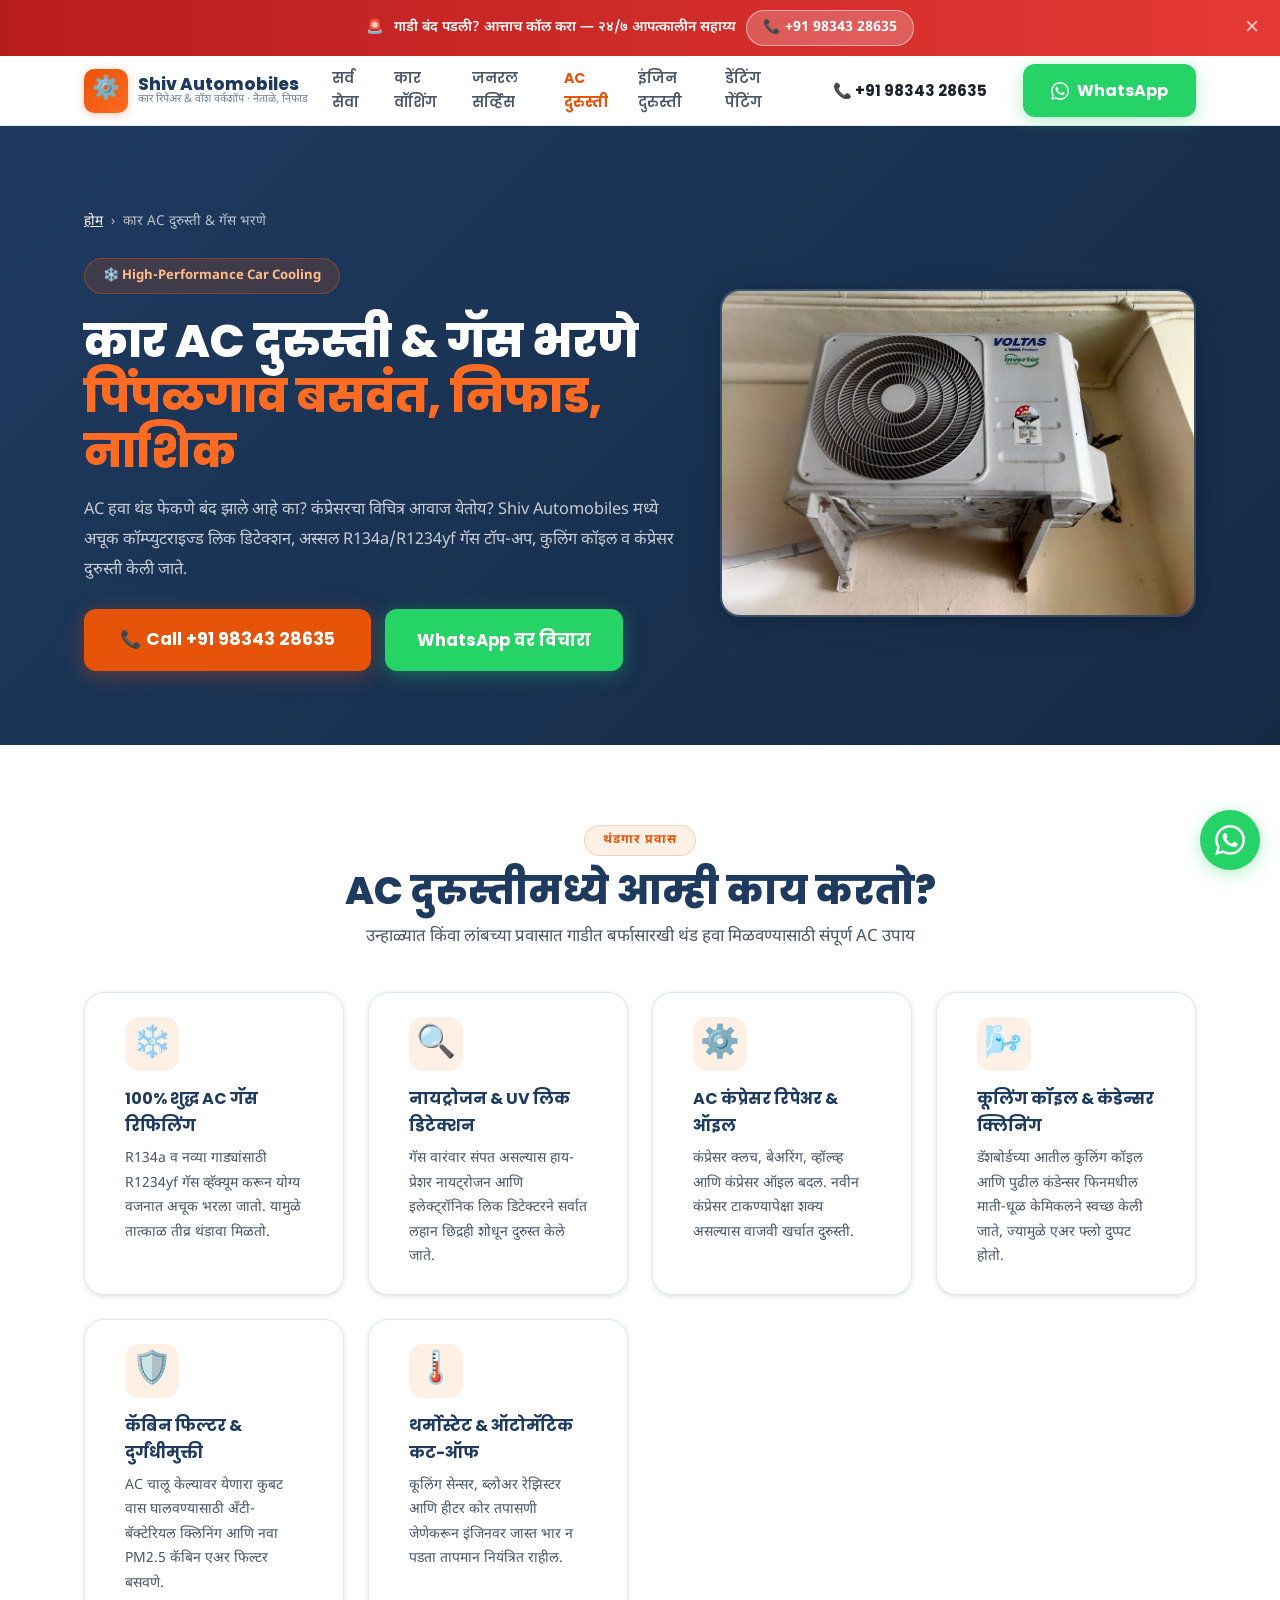
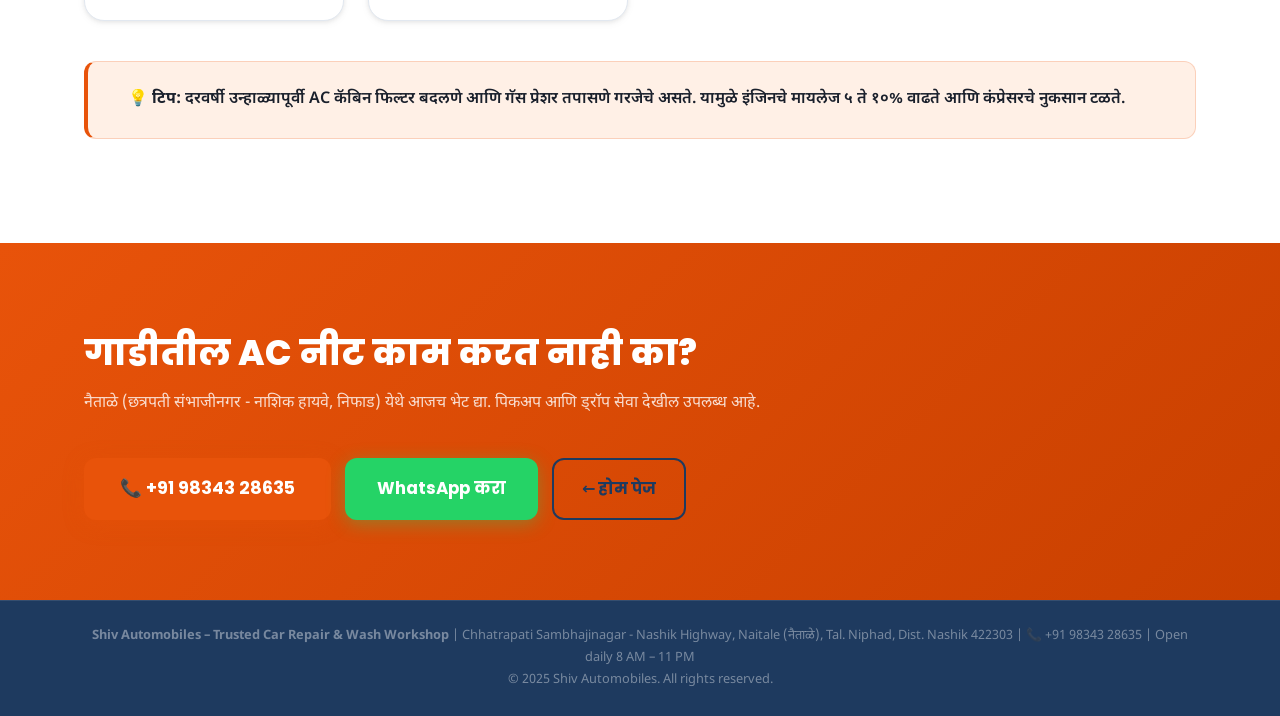
==== commit 1a2dac94: "3rd change" ====
--- a/car-ac-repair.html
+++ b/car-ac-repair.html
@@ -28,12 +28,12 @@
     "name": "Car AC Repair & Gas Refilling",
     "provider": {
       "@type": "AutoRepair",
-      "name": "Shiv Automobiles Car Workshop & Washing Centre",
+      "name": "Shiv Automobiles – Trusted Car Repair & Wash Workshop",
       "telephone": "+919834328635",
       "image": "https://shivautomobiles.in/images/ac-card.webp",
       "address": {
         "@type": "PostalAddress",
-        "streetAddress": "Shivare–Satara Road, SH 30",
+        "streetAddress": "Chhatrapati Sambhajinagar - Nashik Highway",
         "addressLocality": "Naitale",
         "addressRegion": "Maharashtra",
         "postalCode": "422303",
@@ -62,7 +62,7 @@
         <div class="logo-icon">⚙️</div>
         <div class="logo-text">
           <span class="logo-main">Shiv Automobiles</span>
-          <span class="logo-sub">कार वर्कशॉप &amp; वॉशिंग सेंटर · नैताळे, निफाड</span>
+          <span class="logo-sub">कार रिपेअर &amp; वॉश वर्कशॉप · नैताळे, निफाड</span>
         </div>
       </a>
       <nav class="header-nav">
@@ -165,7 +165,7 @@
     <div class="container cta-band-inner">
       <div class="cta-band-text">
         <h2>गाडीतील AC नीट काम करत नाही का?</h2>
-        <p>नैताळे (निफाड) येथे आजच भेट द्या. पिकअप आणि ड्रॉप सेवा देखील उपलब्ध आहे.</p>
+        <p>नैताळे (छत्रपती संभाजीनगर - नाशिक हायवे, निफाड) येथे आजच भेट द्या. पिकअप आणि ड्रॉप सेवा देखील उपलब्ध आहे.</p>
       </div>
       <div class="cta-band-btns">
         <a href="tel:+919834328635" class="btn btn-primary btn-lg pulse-cta">📞 +91 98343 28635</a>
@@ -179,7 +179,7 @@
   <footer class="site-footer-main">
     <div class="footer-bottom">
       <div class="container">
-        <p><strong>Shiv Automobiles Car Workshop &amp; Washing Centre</strong> | Shivare–Satara Road (SH 30), Naitale (नैताळे), Tal. Niphad, Dist. Nashik 422303 | 📞 +91 98343 28635 | Open daily 8 AM – 11 PM</p>
+        <p><strong>Shiv Automobiles – Trusted Car Repair &amp; Wash Workshop</strong> | Chhatrapati Sambhajinagar - Nashik Highway, Naitale (नैताळे), Tal. Niphad, Dist. Nashik 422303 | 📞 +91 98343 28635 | Open daily 8 AM – 11 PM</p>
         <p>&copy; 2025 Shiv Automobiles. All rights reserved.</p>
       </div>
     </div>
--- a/css/style.css
+++ b/css/style.css
@@ -425,57 +425,70 @@
 }
 .sc-actions {
   display: flex;
+  flex-direction: row;
   align-items: center;
-  gap: 12px;
+  gap: 8px;
   margin-top: auto;
-  flex-wrap: wrap;
-  padding-top: 6px;
+  padding-top: 10px;
+  width: 100%;
+}
+.sc-cta {
+  flex: 1 1 0;
+  display: inline-flex;
+  align-items: center;
+  justify-content: center;
+  gap: 6px;
+  background: rgba(37,211,102,0.12);
+  color: #15803d;
+  border: 1.5px solid rgba(37,211,102,0.4);
+  padding: 8px 10px;
+  border-radius: 8px;
+  font-family: var(--ff-sans);
+  font-size: 0.82rem;
+  font-weight: 700;
+  text-align: center;
+  white-space: nowrap;
+  min-height: 40px;
+  text-decoration: none;
+  transition: all var(--transition);
+}
+.sc-cta svg {
+  flex-shrink: 0;
+}
+.sc-cta:hover {
+  background: var(--clr-wa);
+  color: #fff;
+  border-color: var(--clr-wa);
+  transform: translateY(-2px);
+  box-shadow: 0 4px 12px rgba(37,211,102,0.28);
 }
 .sc-link {
+  flex: 1 1 0;
+  display: inline-flex;
+  align-items: center;
+  justify-content: center;
+  gap: 4px;
+  background: #f1f5f9;
+  color: var(--clr-navy);
+  border: 1.5px solid #cbd5e1;
+  padding: 8px 10px;
+  border-radius: 8px;
   font-family: var(--ff-sans);
-  font-size: 0.85rem;
+  font-size: 0.82rem;
   font-weight: 700;
-  color: var(--clr-navy);
-  text-decoration: underline;
-  text-underline-offset: 4px;
-  transition: color var(--transition);
+  text-align: center;
+  white-space: nowrap;
+  text-decoration: none;
+  min-height: 40px;
+  transition: all var(--transition);
 }
 .sc-link:hover {
-  color: var(--clr-orange);
-}
-
-.service-card::after {
-  content: '';
-  position: absolute; bottom: 0; left: 0; right: 0; height: 3px;
-  background: linear-gradient(90deg, var(--clr-orange), var(--clr-orange-l));
-  transform: scaleX(0); transform-origin: left;
-  transition: transform 0.35s ease;
-}
-.service-card:hover { transform: translateY(-5px); box-shadow: var(--shadow-lg); border-color: rgba(232,83,10,0.3); }
-.service-card:hover::after { transform: scaleX(1); }
-
-.sc-icon {
-  font-size: 2.2rem;
-  width: 52px; height: 52px; border-radius: 12px;
-  background: var(--clr-orange-pale);
-  display: flex; align-items: center; justify-content: center;
-  transition: transform var(--transition); flex-shrink: 0;
-}
-.service-card:hover .sc-icon { transform: scale(1.1) rotate(-5deg); }
-
-.sc-title { font-family: var(--ff-sans); font-weight: 700; font-size: 1.05rem; color: var(--clr-navy); }
-.sc-desc  { font-size: 0.875rem; color: var(--clr-text-2); flex: 1; line-height: 1.7; }
-
-.sc-cta {
-  display: inline-flex; align-items: center; gap: 8px;
-  background: rgba(37,211,102,0.1); color: #15803d;
-  border: 1px solid rgba(37,211,102,0.35);
-  padding: 8px 16px; border-radius: 8px;
-  font-size: 0.85rem; font-weight: 700;
-  transition: background var(--transition), color var(--transition), transform var(--transition);
-  align-self: flex-start; min-height: 42px;
-}
-.sc-cta:hover { background: var(--clr-wa); color: #fff; border-color: var(--clr-wa); transform: translateX(3px); }
+  background: var(--clr-navy);
+  color: #fff;
+  border-color: var(--clr-navy);
+  transform: translateY(-2px);
+  box-shadow: 0 4px 12px rgba(30,58,95,0.25);
+}
 
 /* ── CAR WASH HIGHLIGHT HERO BANNER ── */
 .wash-banner {
